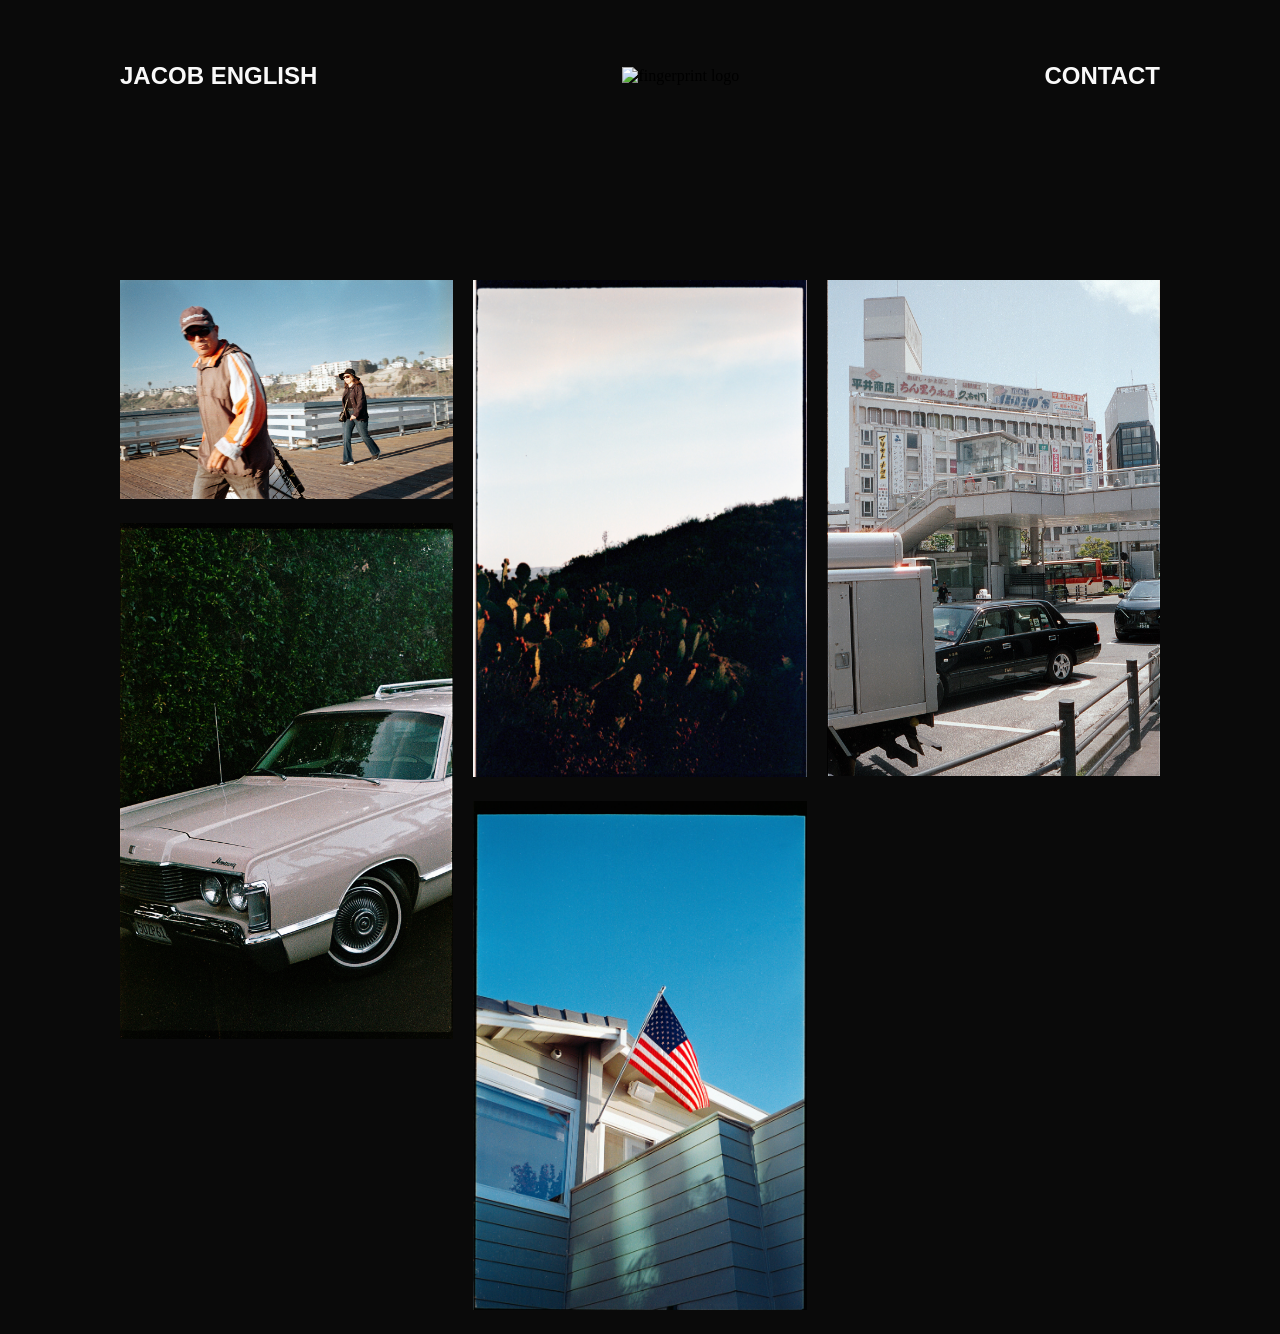
==== gallery.html @ d8485fe8 "updated header" ====
<!DOCTYPE html>
<html lang="en">
<head>
    <meta charset="UTF-8">
    <meta name="viewport" content="width=device-width, initial-scale=1.0">
    <title>_f!ng3rpr1nt_ - Jacob English - Gallery</title>
    <link rel="stylesheet" href="styles.css">
</head>
<body>
    <div class="header">
        <div class="dropdown">
            <a href="index.html/#top"><h4>Jacob English</h4></a>
            <div class="dropdown-content">
                <h4><a href="index.html/#marketing">Marketing</a></h4>
                <h4><a href="index.html/#Side-Quests">Side Quests</a></h4>
                <h4><a href="gallery.html">Photography</a></h4>
                <h4><a href="sketches.html">Sketches</a></h4>
            </div>
        </div>
        <img id="logo" src="media/Homepage/fingerprint-logo.png" alt="fingerprint logo">
        <h4><a href="mailto:jenglish_work@fastmail.com">Contact</a></h4>
    </div>
    <div class="gallery">
        <img class="gallery-image" src="./Media/Gallery/boardwalkers.jpg">
        <img class="gallery-image" src="./Media/Gallery/carinpalmsprings.jpg">
        <img class="gallery-image" src="./Media/Gallery/catuses.jpg">
        <img class="gallery-image" src="./Media/Gallery/flag.jpg">
        <img class="gallery-image" src="./Media/Gallery/japancars.JPG">
    </div>
</body>
</html>
---- styles.css ----
h1 {
    font-family: Helvetica;
    color: #fafafa;
    font-size: 100px ;
    text-transform: uppercase;
}

h2{
    font-family: Helvetica;
    color: #fafafa;
    font-size: 48px ;
    text-transform: uppercase;

}

h3{
    font-family: Helvetica;
    color: #fafafa;
    font-size: 32px ;
    text-transform: uppercase;
}

h4{
    font-family: Helvetica;
    color: #fafafa;
    font-size: 24px ;
    text-transform: uppercase;
}

.hero{
    padding-top: 48px;

}

p { 
    font-family: 'Times New Roman', Times, serif;
    font-size: 20px;
    color: #fafafa;
    line-height: 25px;
}

.header{
    display: flex;
    justify-content: space-between;
    align-items: center;
    position: sticky;
    top: 0;
    background-color: #0a0a0a;
    padding: 30px 0;
}

a{
    color: #fafafa;
}

body{
    background-color: #0a0a0a;
    max-width: 1440px;
    margin: 0px auto;      /* auto = equal left/right space */
    padding: 0 120px;       /* your 120px gutter now lives here */
    box-sizing: border-box; /* keeps total width at 1440, padding included */
}

.profile-pic{
    max-height: 588px;
    border: 5px solid #fafafa;
}

.bio{
    display: flex;
}

.bio_text{
    padding-left: 122px;
    max-width: 590px;
}

.mini-gallery{
    justify-content: space-between;
    display: flex;
}

.photo-card{
    width: 377px;
    height: 377px;
    border: 5px solid #fafafa;
}

#logo {
    max-height: 75px;
}

.mini-gallery-container{
    padding-top: 128px;
    padding-bottom: 100px;
}


.project-photo{
    width: 100%;
    border: 5px solid #fafafa;
}

.project-header{
    padding-bottom: 20px;
}

.projectbox{
    padding-bottom: 72px;
}

.gallery-image{
    width: 100%;
    max-width: 387px;
    padding-bottom: 20px;
}

@keyframes bounceAnimation {
  0%, 100% { transform: translateY(0); }
  50% { transform: translateY(-30px); }
}

.gallery-image.gallery-image:hover {
  animation-name: bounceAnimation;
  animation-duration: 1s;
  animation-timing-function: ease;
  animation-iteration-count: 2s;
  animation-direction: normal;
  animation-fill-mode: both;
}

.gallery{
    padding-top: 128px;
    columns: 3;
    column-gap: 20px;
}

.dropdown a {
    text-decoration: none;
}

.dropdown {
  position: relative;
  display: inline-block;
}

.dropdown-content h4 {
    margin: 0;
}

.dropdown-content {
    display: none;
    position: absolute;
    top: calc(100% - 1.33em);
    left: -16px;
    background-color: #0a0a0a;
    min-width: 160px;
    box-shadow: 0px 8px 16px 0px rgba(0,0,0,0.2);
    z-index: 1;
}

.dropdown-content a {
    padding: 0;
    color: #fafafa;
    padding: 12px 16px;
    text-decoration: none;
    display: block;
}

.dropdown-content a:hover{ 
    background-color: #fafafa;
    color: #0a0a0a;
}

.dropdown:hover .dropdown-content {
    display: block;
}

html {
  scroll-behavior: smooth;
}

.header a{
    text-decoration: none;
}
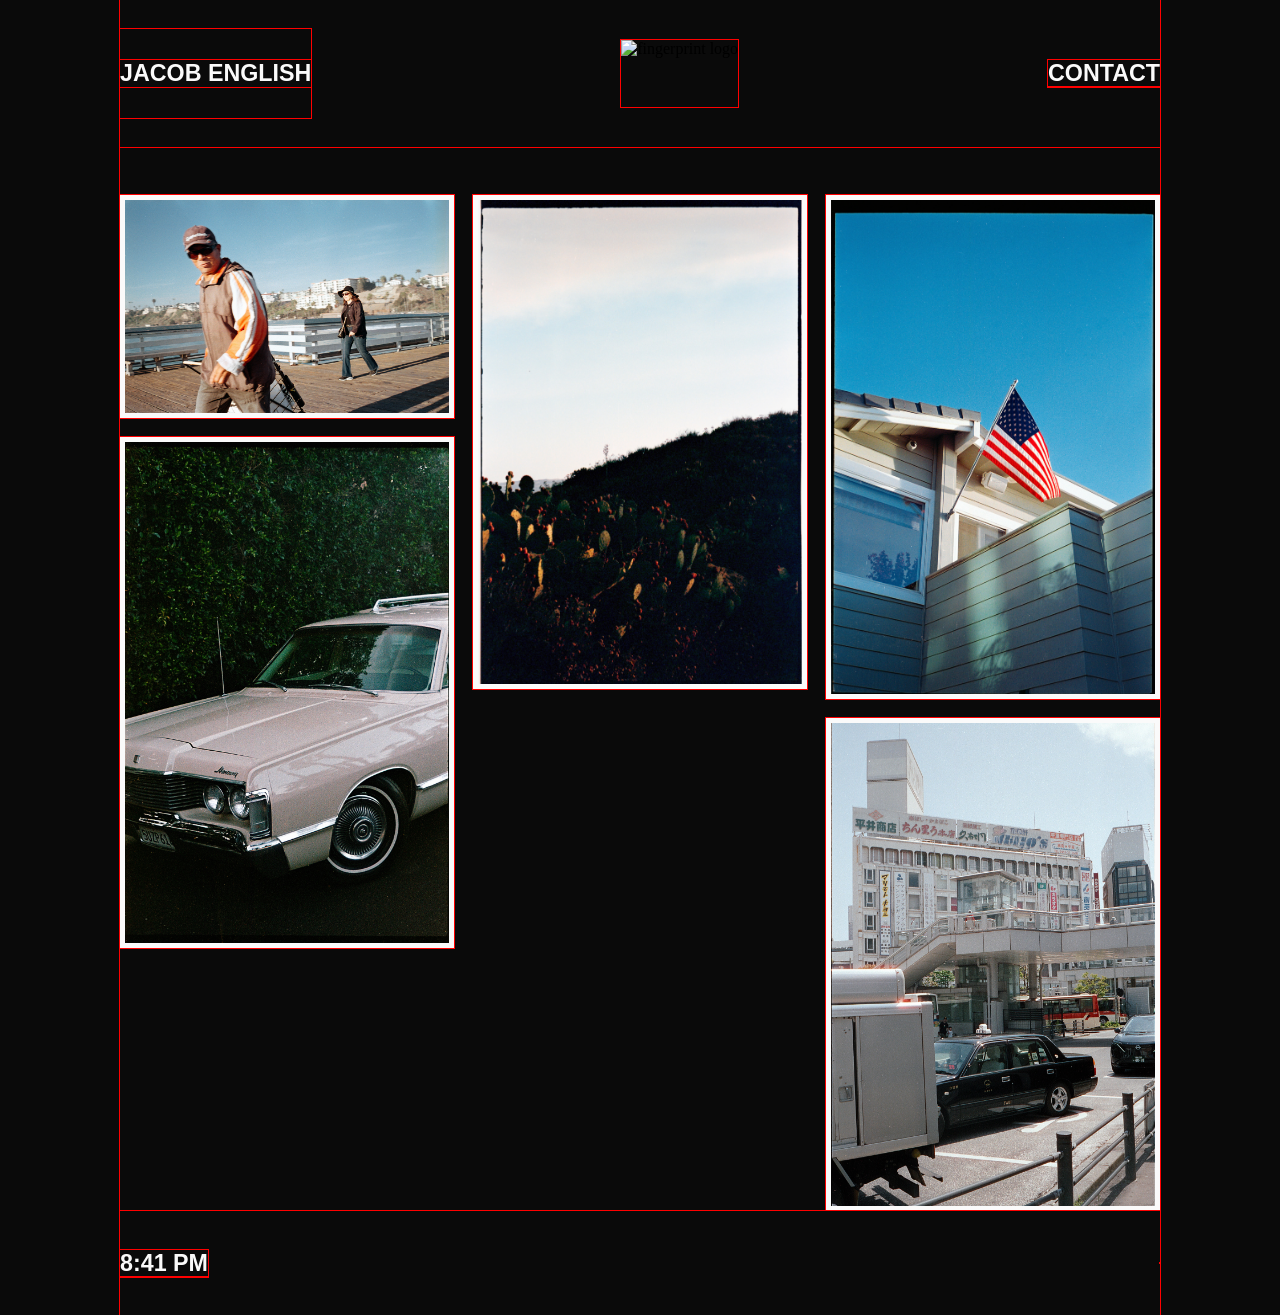
==== commit 470ff178: "footer" ====
--- a/gallery.html
+++ b/gallery.html
@@ -9,10 +9,10 @@
 <body>
     <div class="header">
         <div class="dropdown">
-            <a href="index.html/#top"><h4>Jacob English</h4></a>
+            <a href="index.html#top"><h4>Jacob English</h4></a>
             <div class="dropdown-content">
-                <h4><a href="index.html/#marketing">Marketing</a></h4>
-                <h4><a href="index.html/#Side-Quests">Side Quests</a></h4>
+                <h4><a href="index.html#marketing">Marketing</a></h4>
+                <h4><a href="index.html#Side-Quests">Side Quests</a></h4>
                 <h4><a href="gallery.html">Photography</a></h4>
                 <h4><a href="sketches.html">Sketches</a></h4>
             </div>
@@ -20,12 +20,78 @@
         <img id="logo" src="media/Homepage/fingerprint-logo.png" alt="fingerprint logo">
         <h4><a href="mailto:jenglish_work@fastmail.com">Contact</a></h4>
     </div>
+
     <div class="gallery">
-        <img class="gallery-image" src="./Media/Gallery/boardwalkers.jpg">
-        <img class="gallery-image" src="./Media/Gallery/carinpalmsprings.jpg">
-        <img class="gallery-image" src="./Media/Gallery/catuses.jpg">
-        <img class="gallery-image" src="./Media/Gallery/flag.jpg">
-        <img class="gallery-image" src="./Media/Gallery/japancars.JPG">
+        <img class="gallery-image" src="./Media/Gallery/boardwalkers.jpg" alt="">
+        <img class="gallery-image" src="./Media/Gallery/carinpalmsprings.jpg" alt="">
+        <img class="gallery-image" src="./Media/Gallery/catuses.jpg" alt="">
+        <img class="gallery-image" src="./Media/Gallery/flag.jpg" alt="">
+        <img class="gallery-image" src="./Media/Gallery/japancars.JPG" alt="">
     </div>
+
+    <div class="lightbox">
+        <img src="" alt="">
+    </div>
+        <div class="footer">
+        <h4><span id="slc-time"></span></h4>
+        <h4><span id="slc-weather"></span></h4>
+    </div>
+
+    <script>
+        const lightbox = document.querySelector('.lightbox');
+        const lightboxImg = document.querySelector('.lightbox img');
+
+        document.querySelectorAll('.gallery-image').forEach(img => {
+            img.addEventListener('click', () => {
+                lightboxImg.src = img.src;
+                lightbox.classList.add('open');
+            });
+        });
+
+        lightbox.addEventListener('click', () => {
+            lightbox.classList.remove('open');
+        });
+
+                function updateTime() {
+        const now = new Date();
+        const time = now.toLocaleTimeString('en-US', {
+            timeZone: 'America/Denver',
+            hour: 'numeric',
+            minute: '2-digit'
+        });
+        document.getElementById('slc-time').textContent = time;
+        }
+
+        updateTime();                    // run once right away
+        setInterval(updateTime, 1000);   // then again every second
+
+        async function updateWeather() {
+        const url = 'https://api.open-meteo.com/v1/forecast'
+            + '?latitude=40.76&longitude=-111.89'
+            + '&current=temperature_2m,weather_code'
+            + '&temperature_unit=fahrenheit';
+
+        const response = await fetch(url);
+        const data = await response.json();
+
+        const temp = Math.round(data.current.temperature_2m);
+        const condition = describeWeather(data.current.weather_code);
+
+        document.getElementById('slc-weather').textContent = temp + '°F ' + condition;
+    }
+
+    function describeWeather(code) {
+        if (code === 0) return 'Clear';
+        if (code <= 3) return 'Cloudy';
+        if (code <= 48) return 'Foggy';
+        if (code <= 67) return 'Rain';
+        if (code <= 77) return 'Snow';
+        if (code <= 82) return 'Showers';
+        if (code <= 86) return 'Snow';
+        return 'Storms';
+    }
+
+    updateWeather();
+    </script>
 </body>
 </html>
--- a/styles.css
+++ b/styles.css
@@ -1,14 +1,22 @@
+* {
+    outline: 1px solid red;
+}
+
+html {
+  scroll-behavior: smooth;
+}
+
 h1 {
     font-family: Helvetica;
     color: #fafafa;
-    font-size: 100px ;
+    font-size: clamp(40px, 17.7px + 5.71vw, 100px);
     text-transform: uppercase;
 }
 
 h2{
     font-family: Helvetica;
     color: #fafafa;
-    font-size: 48px ;
+    font-size: clamp(32px, 26.1px + 1.52vw, 48px) ;
     text-transform: uppercase;
 
 }
@@ -16,41 +24,22 @@
 h3{
     font-family: Helvetica;
     color: #fafafa;
-    font-size: 32px ;
+    font-size: clamp(24px, 21px + 0.67vw, 32px) ;
     text-transform: uppercase;
 }
 
 h4{
     font-family: Helvetica;
     color: #fafafa;
-    font-size: 24px ;
-    text-transform: uppercase;
-}
-
-.hero{
-    padding-top: 48px;
-
+    font-size: clamp(19px, 17.13px + 0.48vw, 24px) ;
+    text-transform: uppercase;
 }
 
 p { 
     font-family: 'Times New Roman', Times, serif;
-    font-size: 20px;
-    color: #fafafa;
-    line-height: 25px;
-}
-
-.header{
-    display: flex;
-    justify-content: space-between;
-    align-items: center;
-    position: sticky;
-    top: 0;
-    background-color: #0a0a0a;
-    padding: 30px 0;
-}
-
-a{
-    color: #fafafa;
+    font-size: clamp(17px, 15.9px + 0.29vw, 20px);
+    color: #fafafa;
+    line-height: 1.5;
 }
 
 body{
@@ -61,44 +50,132 @@
     box-sizing: border-box; /* keeps total width at 1440, padding included */
 }
 
+img{
+    max-width: 100%;
+    height: auto;
+    display: block;
+}
+
+a{
+    color: #fafafa;
+}
+
+.hero{
+    gap: clamp(20px, 9.47px + 2.7vh ,48px);
+}
+
+.header{
+    display: flex;
+    justify-content: space-between;
+    align-items: center;
+    position: sticky;
+    top: 0;
+    background-color: #0a0a0a;
+    padding-top: clamp(8px, 2.04px + 2.1vw, 30px);
+    padding-bottom: clamp(8px, 2.04px + 2.1vw, 30px);
+    width: 100%;
+}
+
+#logo {
+    height: clamp(20px, -0.28px + 5.24vw, 75px);
+    width: auto;
+}
+
+.dropdown a {
+    text-decoration: none;
+}
+
+.dropdown {
+  position: relative;
+  display: inline-block;
+}
+
+.dropdown-content h4 {
+    margin: 0;
+}
+
+.dropdown-content {
+    display: none;
+    position: absolute;
+    top: calc(100% - 1.33em);
+    left: -16px;
+    background-color: #0a0a0a;
+    min-width: 160px;
+    box-shadow: 0px 8px 16px 0px rgba(0,0,0,0.2);
+    z-index: 1;
+}
+
+.dropdown-content a {
+    padding: 0;
+    color: #fafafa;
+    padding: 12px 16px;
+    text-decoration: none;
+    display: block;
+}
+
+.dropdown-content a:hover{ 
+    background-color: #fafafa;
+    color: #0a0a0a;
+}
+
+.dropdown:hover .dropdown-content {
+    display: block;
+}
+
+.header a{
+    text-decoration: none;
+}
+
 .profile-pic{
-    max-height: 588px;
-    border: 5px solid #fafafa;
+    width: clamp(350px, 299.3px + 13vw , 488px);
+    height: auto;
+    border: 5px solid #fafafa;
+    box-sizing: border-box;
 }
 
 .bio{
-    display: flex;
+
+    display: flex;
+    flex-wrap: wrap;
+    gap: clamp(20px, -17.83px + 9.7vw, 122px);
+    justify-content: space-between;
+}
+
+.bio_text p:first-child {
+    margin-top: 0;
 }
 
 .bio_text{
-    padding-left: 122px;
     max-width: 590px;
+    flex: 1 1 300px
 }
 
 .mini-gallery{
     justify-content: space-between;
-    display: flex;
+    display: grid;
+    grid-template-columns: 1fr 1fr 1fr;
+    gap: clamp(10px, 6.3px + 0.95vw, 20px);
 }
 
 .photo-card{
-    width: 377px;
-    height: 377px;
-    border: 5px solid #fafafa;
-}
-
-#logo {
-    max-height: 75px;
-}
+    width: 100%;
+    aspect-ratio: 1;
+    object-fit: cover;
+    border: 5px solid #fafafa;
+    box-sizing: border-box;
+}
+
 
 .mini-gallery-container{
-    padding-top: 128px;
-    padding-bottom: 100px;
+    padding-top:  clamp(28px, 7vw, 72px);
+    padding-bottom:  clamp(28px, 7vw, 72px);
 }
 
 
 .project-photo{
     width: 100%;
     border: 5px solid #fafafa;
+    box-sizing:border-box;
 }
 
 .project-header{
@@ -106,13 +183,16 @@
 }
 
 .projectbox{
-    padding-bottom: 72px;
+    padding-bottom:  clamp(28px, 7vw, 72px);
 }
 
 .gallery-image{
     width: 100%;
     max-width: 387px;
-    padding-bottom: 20px;
+    cursor: crosshair;
+    border: 5px solid #fafafa;
+    box-sizing: border-box;
+    margin-bottom: clamp(10px, 6.3px + 0.95vw, 20px);
 }
 
 @keyframes bounceAnimation {
@@ -130,56 +210,52 @@
 }
 
 .gallery{
-    padding-top: 128px;
+    padding-top: clamp(28px, 7vw, 48px);
     columns: 3;
-    column-gap: 20px;
-}
-
-.dropdown a {
-    text-decoration: none;
-}
-
-.dropdown {
-  position: relative;
-  display: inline-block;
-}
-
-.dropdown-content h4 {
-    margin: 0;
-}
-
-.dropdown-content {
+    gap: clamp(10px, 6.3px + 0.95vw, 20px);
+}
+
+
+.lightbox {
     display: none;
-    position: absolute;
-    top: calc(100% - 1.33em);
-    left: -16px;
-    background-color: #0a0a0a;
-    min-width: 160px;
-    box-shadow: 0px 8px 16px 0px rgba(0,0,0,0.2);
-    z-index: 1;
-}
-
-.dropdown-content a {
-    padding: 0;
-    color: #fafafa;
-    padding: 12px 16px;
-    text-decoration: none;
-    display: block;
-}
-
-.dropdown-content a:hover{ 
-    background-color: #fafafa;
-    color: #0a0a0a;
-}
-
-.dropdown:hover .dropdown-content {
-    display: block;
-}
-
-html {
-  scroll-behavior: smooth;
-}
-
-.header a{
-    text-decoration: none;
+    position: fixed;
+    inset: 0;
+    background: rgba(10, 10, 10, 0.95);
+    justify-content: center;
+    align-items: center;
+    z-index: 100;
+    cursor: zoom-out;
+}
+
+.lightbox.open {
+    display: flex;
+}
+
+.lightbox img {
+    max-width: 90vw;
+    max-height: 90vh;
+    object-fit: contain;
+}
+
+
+.footer{
+    display: flex;
+    justify-content: space-between;
+    align-items: center;
+    position: sticky;
+    top: 100;
+    background-color: #0a0a0a;
+    padding: 8px 0;
+    width: 100%;
+}
+
+/* Responsive Section */ 
+
+@media (Max-width: 900px) {
+    body{ padding: 0 40px}
+}
+
+@media (Max-width: 600px) {
+    body{ padding: 0 20px}
+    .gallery{ column-count: 2; }
 }
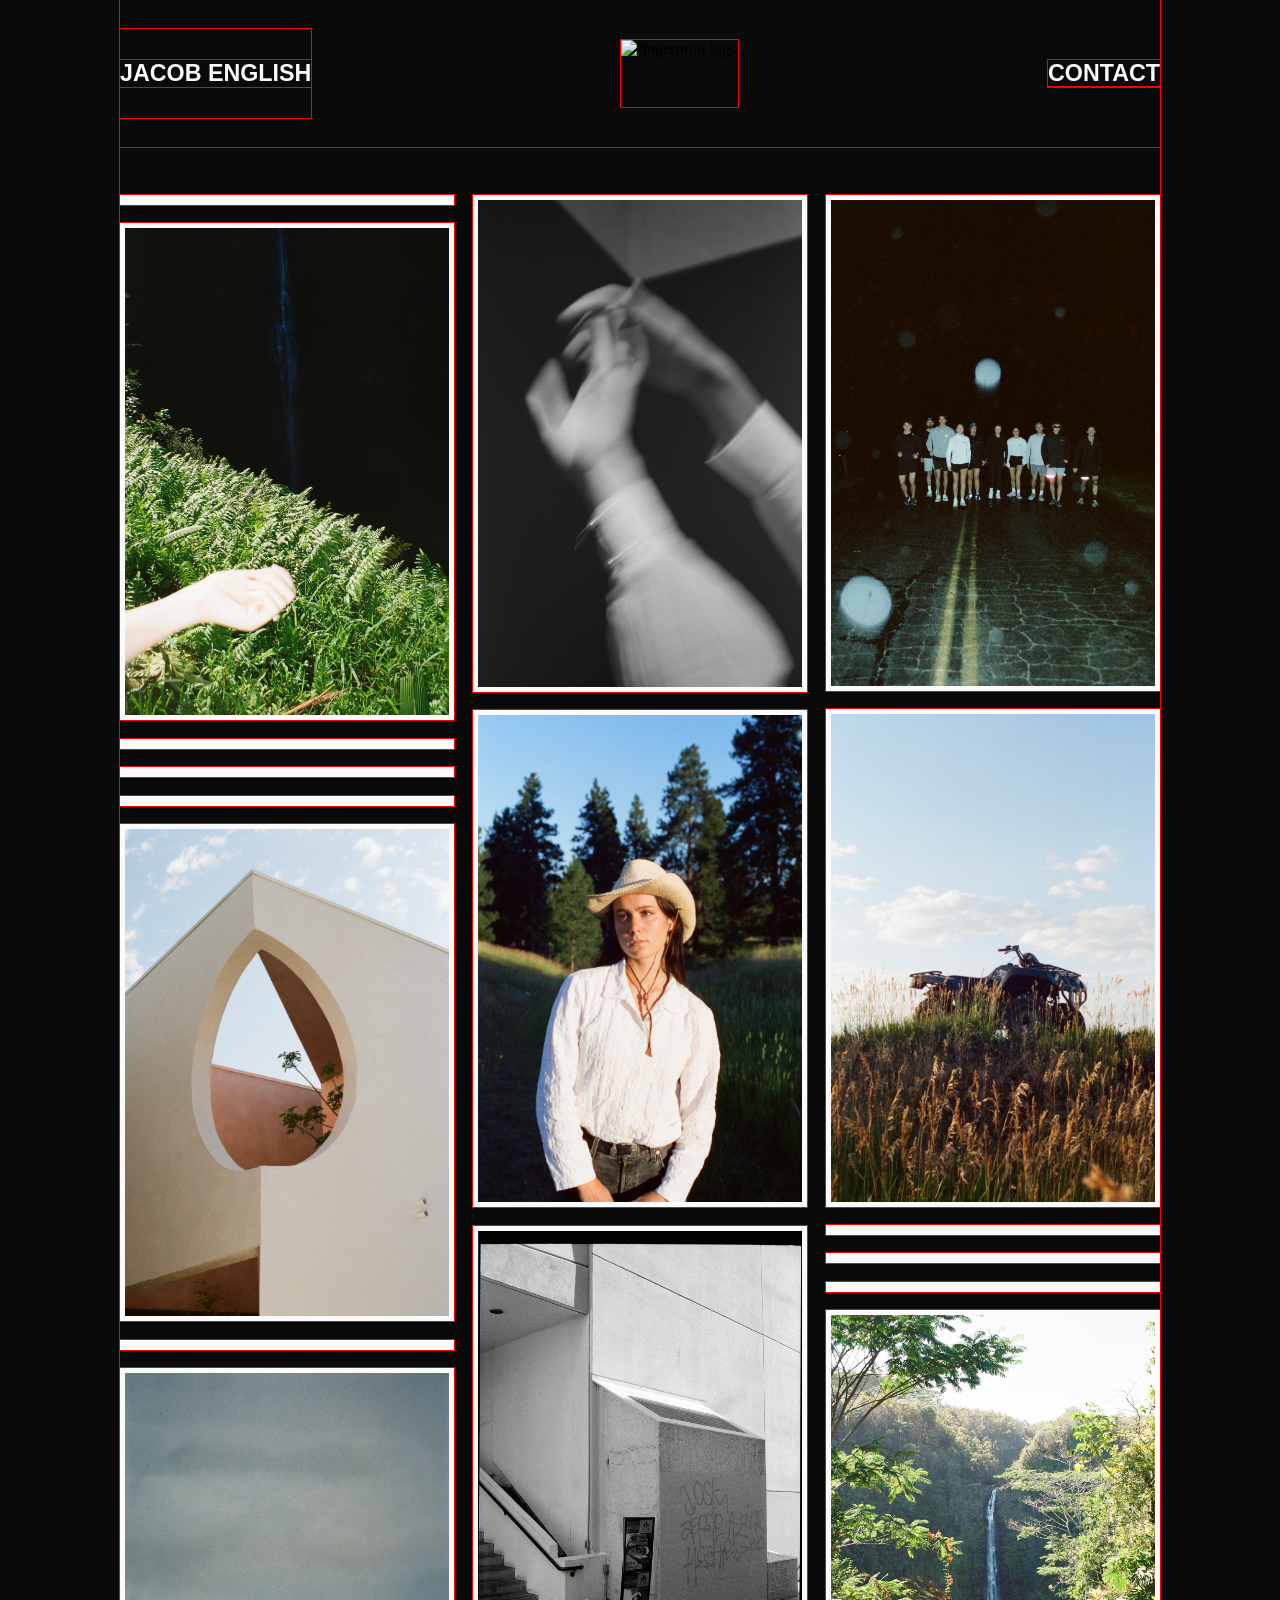
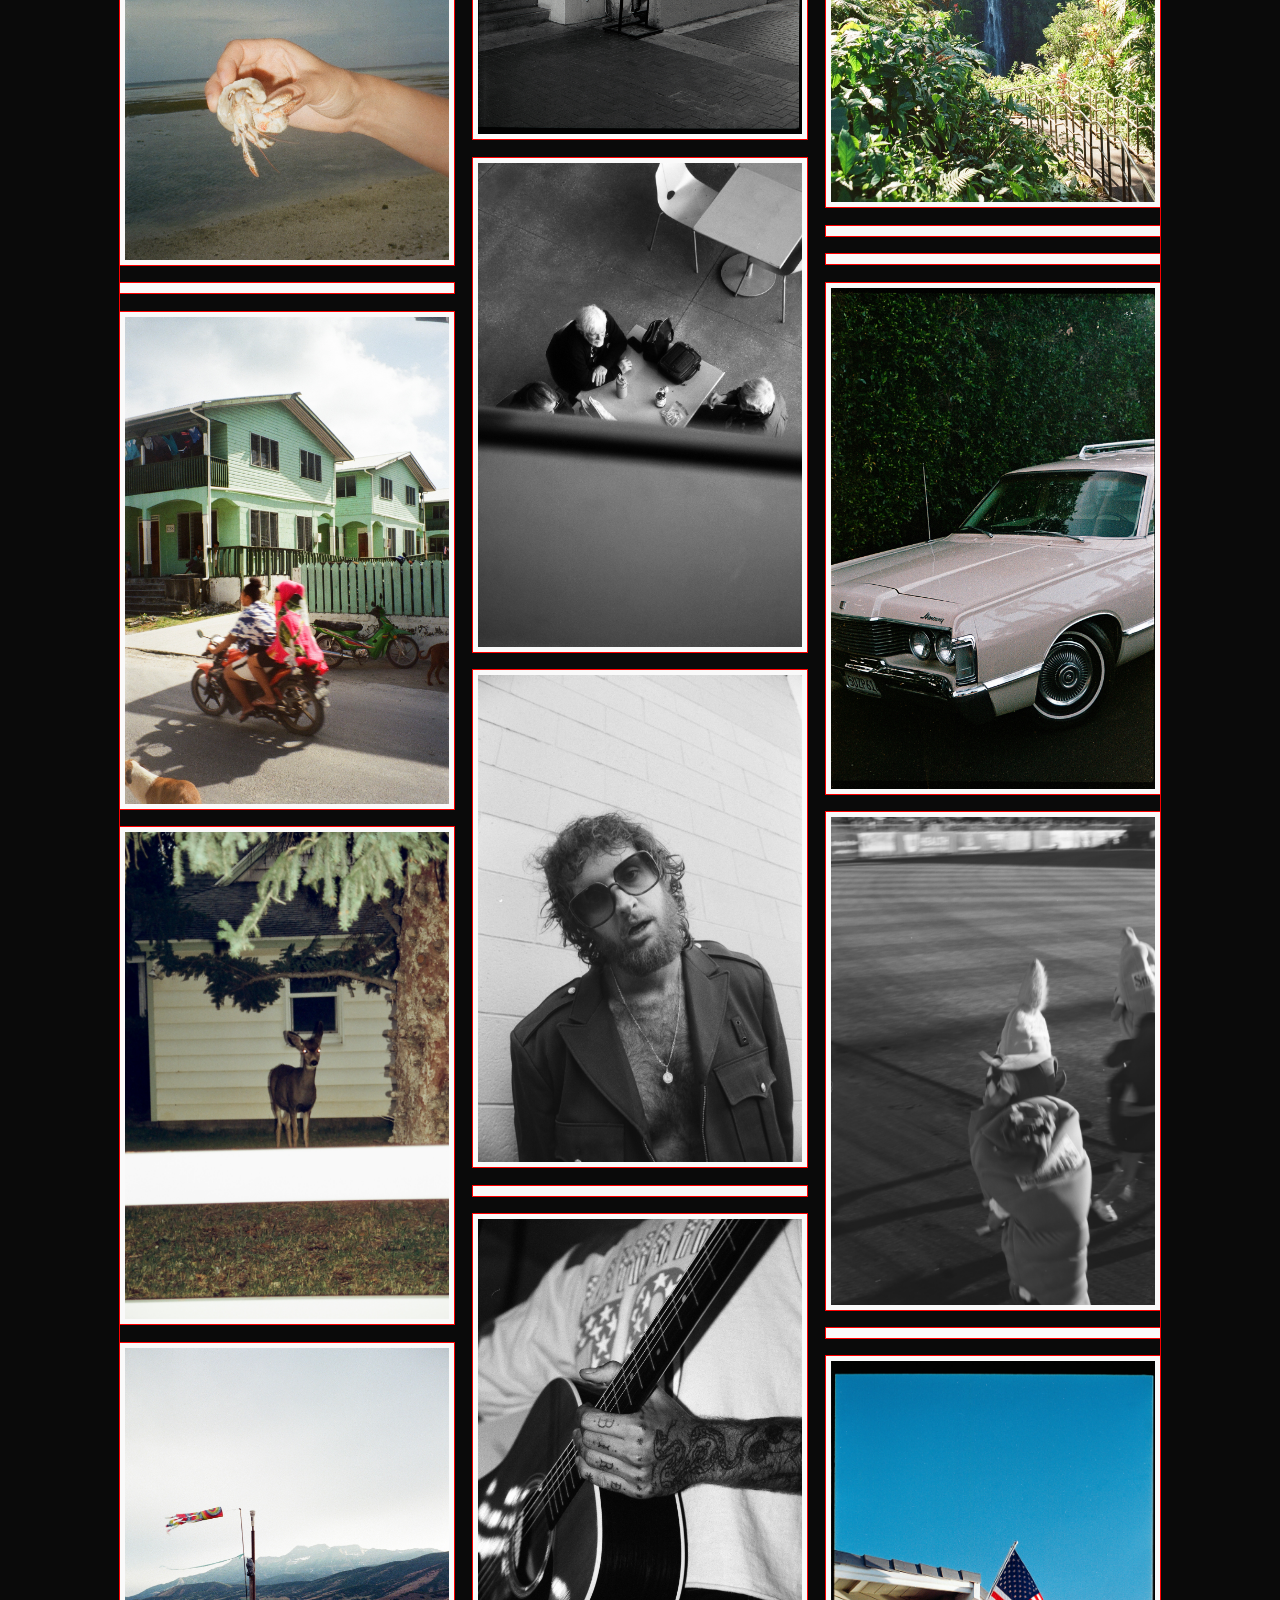
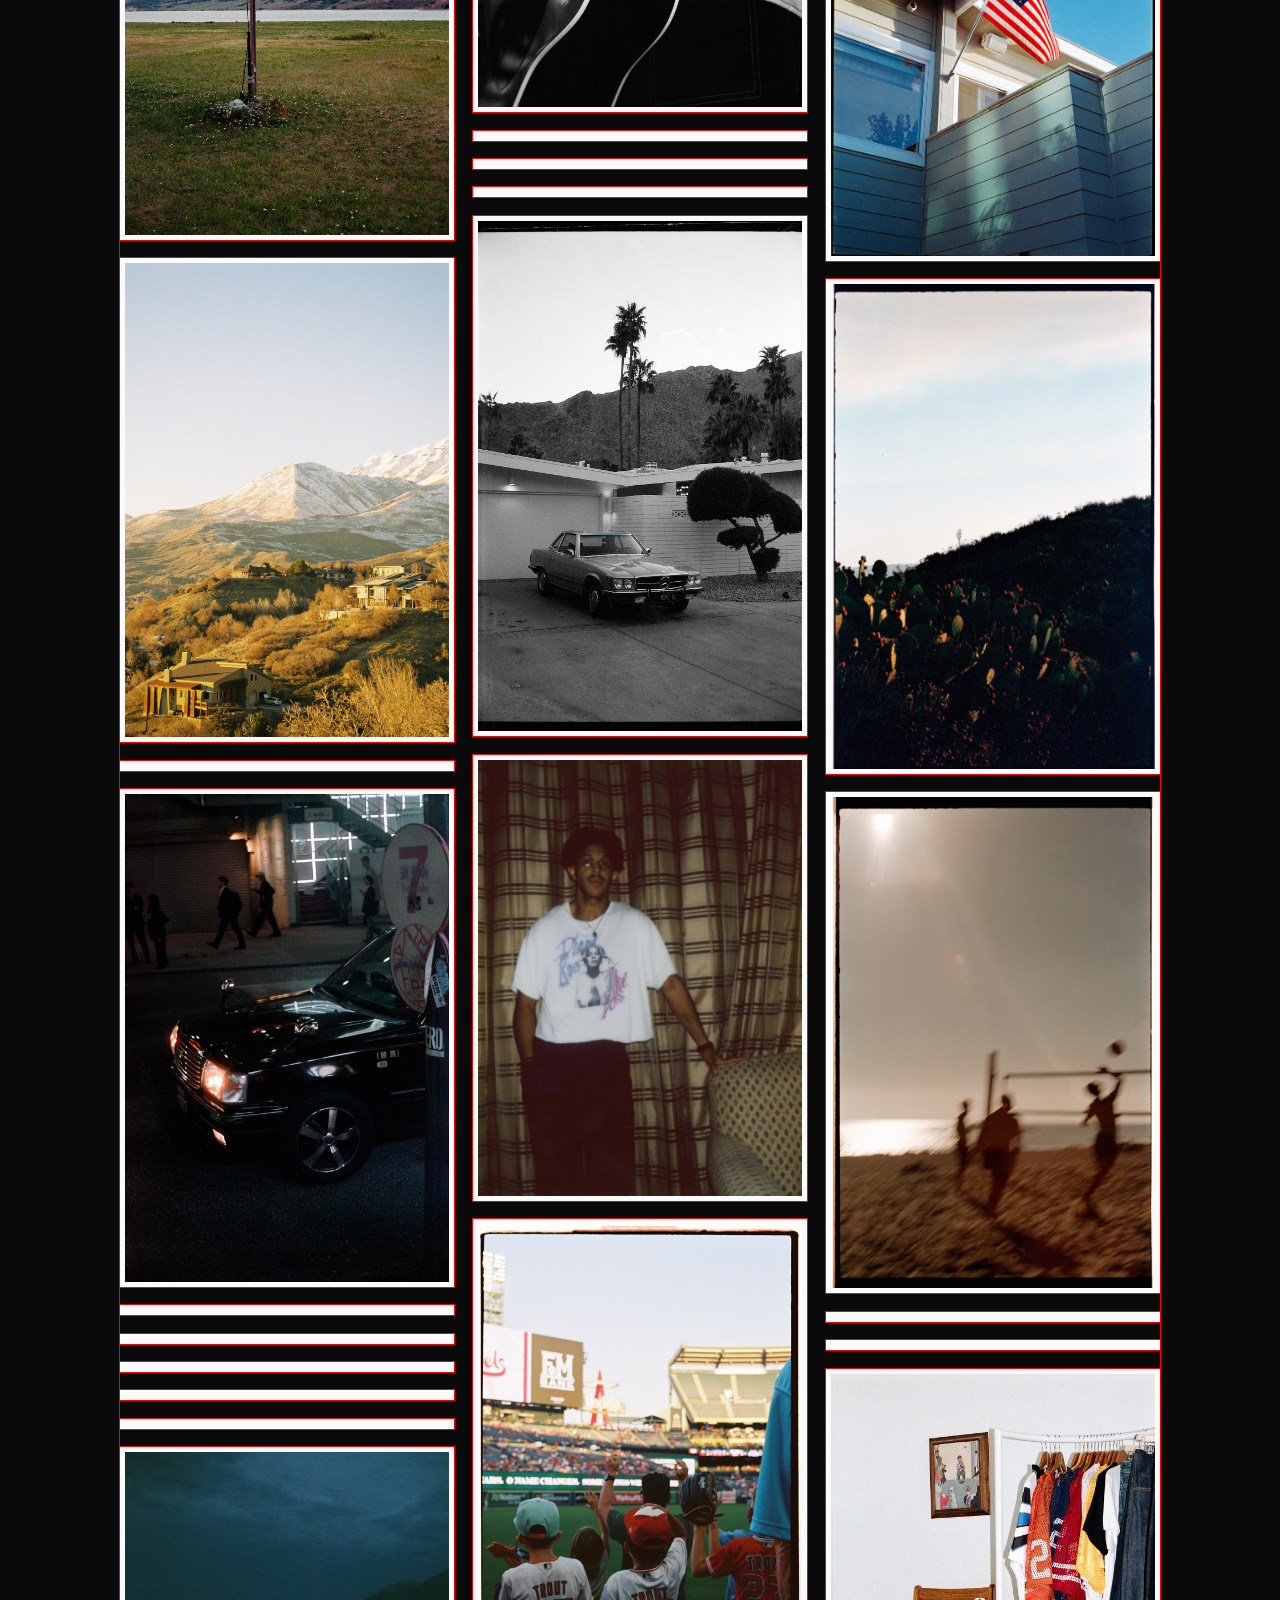
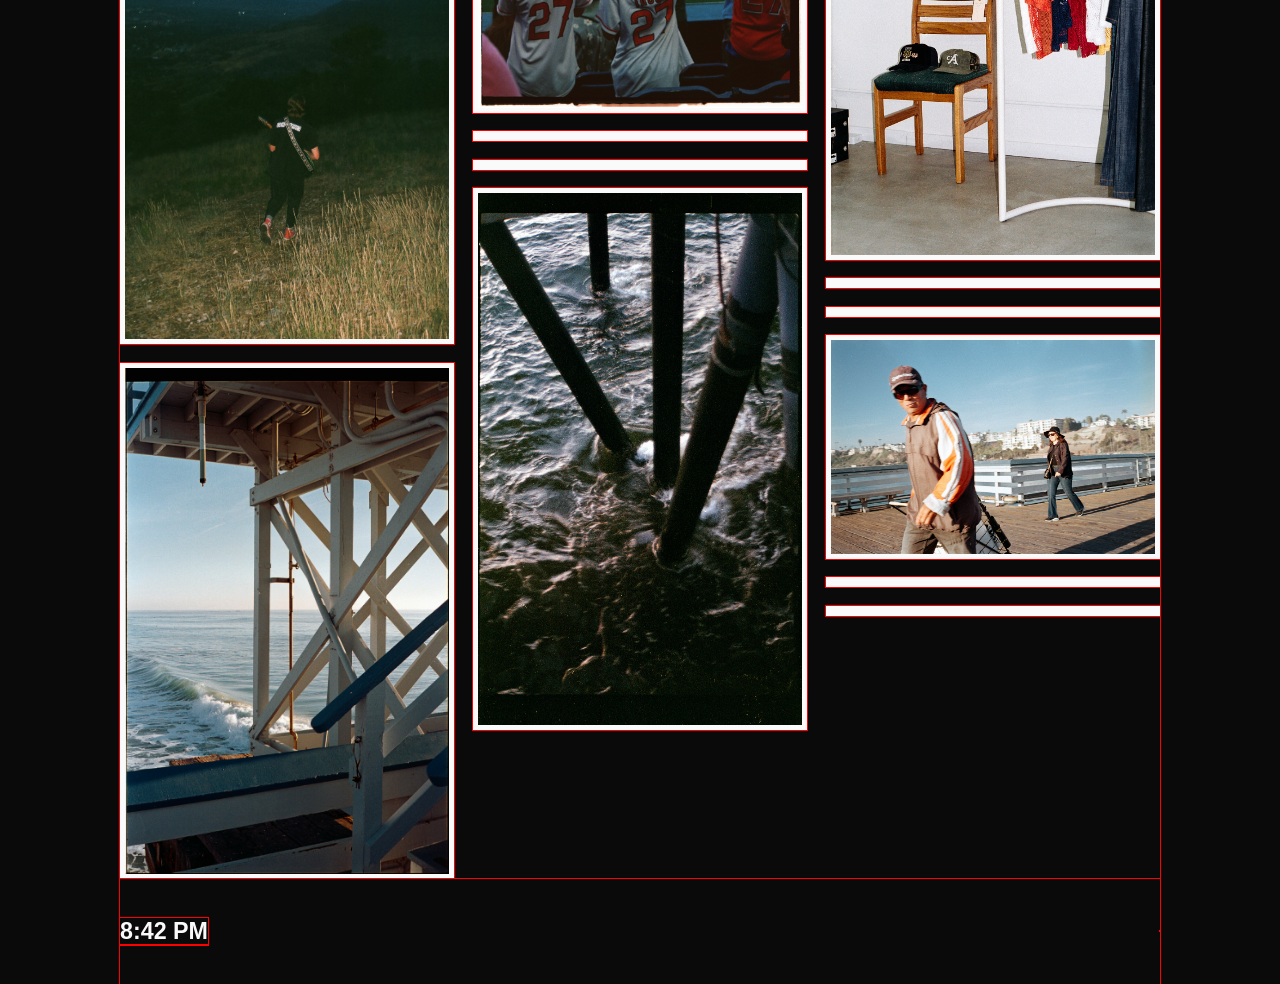
==== commit adc7d160: "gallery filled" ====
--- a/gallery.html
+++ b/gallery.html
@@ -22,11 +22,66 @@
     </div>
 
     <div class="gallery">
-        <img class="gallery-image" src="./Media/Gallery/boardwalkers.jpg" alt="">
-        <img class="gallery-image" src="./Media/Gallery/carinpalmsprings.jpg" alt="">
-        <img class="gallery-image" src="./Media/Gallery/catuses.jpg" alt="">
-        <img class="gallery-image" src="./Media/Gallery/flag.jpg" alt="">
-        <img class="gallery-image" src="./Media/Gallery/japancars.JPG" alt="">
+        <img class="gallery-image" src="./Media/Gallery/1.jpg" alt="">
+        <img class="gallery-image" src="./Media/Gallery/2.jpg" alt="">
+        <img class="gallery-image" src="./Media/Gallery/3.jpg" alt="">
+        <img class="gallery-image" src="./Media/Gallery/4.jpg" alt="">
+        <img class="gallery-image" src="./Media/Gallery/5.JPG" alt="">
+        <img class="gallery-image" src="./Media/Gallery/6.jpg" alt="">
+        <img class="gallery-image" src="./Media/Gallery/7.jpg" alt="">
+        <img class="gallery-image" src="./Media/Gallery/8.jpg" alt="">
+        <img class="gallery-image" src="./Media/Gallery/9.jpg" alt="">
+        <img class="gallery-image" src="./Media/Gallery/10.jpg" alt="">
+        <img class="gallery-image" src="./Media/Gallery/11.jpg" alt="">
+        <img class="gallery-image" src="./Media/Gallery/12.jpg" alt="">
+        <img class="gallery-image" src="./Media/Gallery/13.jpg" alt="">
+        <img class="gallery-image" src="./Media/Gallery/14.jpg" alt="">
+        <img class="gallery-image" src="./Media/Gallery/15.jpg" alt="">
+        <img class="gallery-image" src="./Media/Gallery/16.jpg" alt="">
+        <img class="gallery-image" src="./Media/Gallery/17.jpg" alt="">
+        <img class="gallery-image" src="./Media/Gallery/18.jpg" alt="">
+        <img class="gallery-image" src="./Media/Gallery/19.jpg" alt="">
+        <img class="gallery-image" src="./Media/Gallery/20.jpg" alt="">
+        <img class="gallery-image" src="./Media/Gallery/21.jpg" alt="">
+        <img class="gallery-image" src="./Media/Gallery/22.jpg" alt="">
+        <img class="gallery-image" src="./Media/Gallery/23.jpg" alt="">
+        <img class="gallery-image" src="./Media/Gallery/24.jpg" alt="">
+        <img class="gallery-image" src="./Media/Gallery/25.jpg" alt="">
+        <img class="gallery-image" src="./Media/Gallery/26.jpg" alt="">
+        <img class="gallery-image" src="./Media/Gallery/27.jpg" alt="">
+        <img class="gallery-image" src="./Media/Gallery/28.jpg" alt="">
+        <img class="gallery-image" src="./Media/Gallery/29.jpg" alt="">
+        <img class="gallery-image" src="./Media/Gallery/30.jpg" alt="">
+        <img class="gallery-image" src="./Media/Gallery/31.jpg" alt="">
+        <img class="gallery-image" src="./Media/Gallery/32.jpg" alt="">
+        <img class="gallery-image" src="./Media/Gallery/33.jpg" alt="">
+        <img class="gallery-image" src="./Media/Gallery/34.jpg" alt="">
+        <img class="gallery-image" src="./Media/Gallery/35.jpg" alt="">
+        <img class="gallery-image" src="./Media/Gallery/36.jpg" alt="">
+        <img class="gallery-image" src="./Media/Gallery/37.jpg" alt="">
+        <img class="gallery-image" src="./Media/Gallery/38.jpg" alt="">
+        <img class="gallery-image" src="./Media/Gallery/39.jpg" alt="">
+        <img class="gallery-image" src="./Media/Gallery/40.jpg" alt="">
+        <img class="gallery-image" src="./Media/Gallery/41.jpg" alt="">
+        <img class="gallery-image" src="./Media/Gallery/42.jpg" alt="">
+        <img class="gallery-image" src="./Media/Gallery/43.jpg" alt="">
+        <img class="gallery-image" src="./Media/Gallery/44.jpg" alt="">
+        <img class="gallery-image" src="./Media/Gallery/45.jpg" alt="">
+        <img class="gallery-image" src="./Media/Gallery/46.jpg" alt="">
+        <img class="gallery-image" src="./Media/Gallery/47.jpg" alt="">
+        <img class="gallery-image" src="./Media/Gallery/48.jpg" alt="">
+        <img class="gallery-image" src="./Media/Gallery/49.jpg" alt="">
+        <img class="gallery-image" src="./Media/Gallery/50.jpg" alt="">
+        <img class="gallery-image" src="./Media/Gallery/51.jpg" alt="">
+        <img class="gallery-image" src="./Media/Gallery/52.jpg" alt="">
+        <img class="gallery-image" src="./Media/Gallery/53.jpg" alt="">
+        <img class="gallery-image" src="./Media/Gallery/54.jpg" alt="">
+        <img class="gallery-image" src="./Media/Gallery/55.jpg" alt="">
+        <img class="gallery-image" src="./Media/Gallery/56.jpg" alt="">
+        <img class="gallery-image" src="./Media/Gallery/57.jpg" alt="">
+        <img class="gallery-image" src="./Media/Gallery/58.jpg" alt="">
+        <img class="gallery-image" src="./Media/Gallery/59.jpg" alt="">
+        <img class="gallery-image" src="./Media/Gallery/60.jpg" alt="">
     </div>
 
     <div class="lightbox">
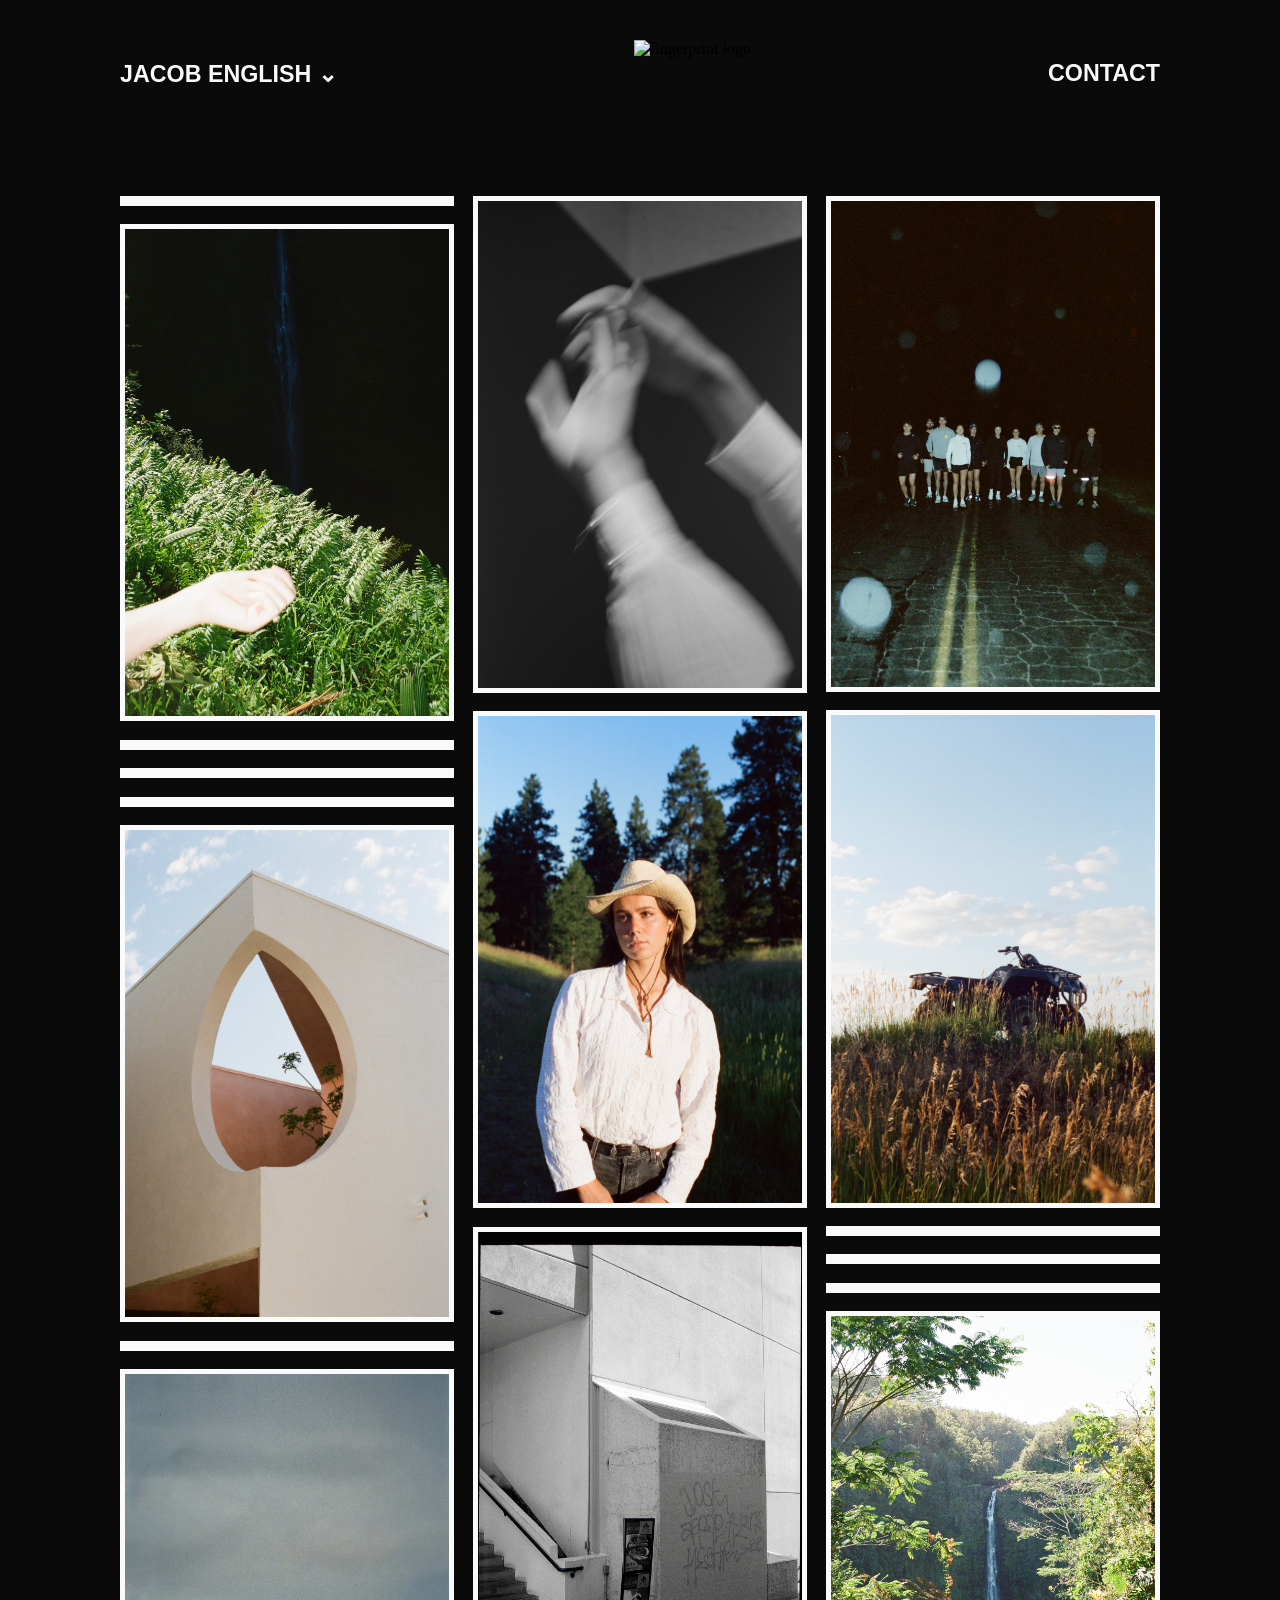
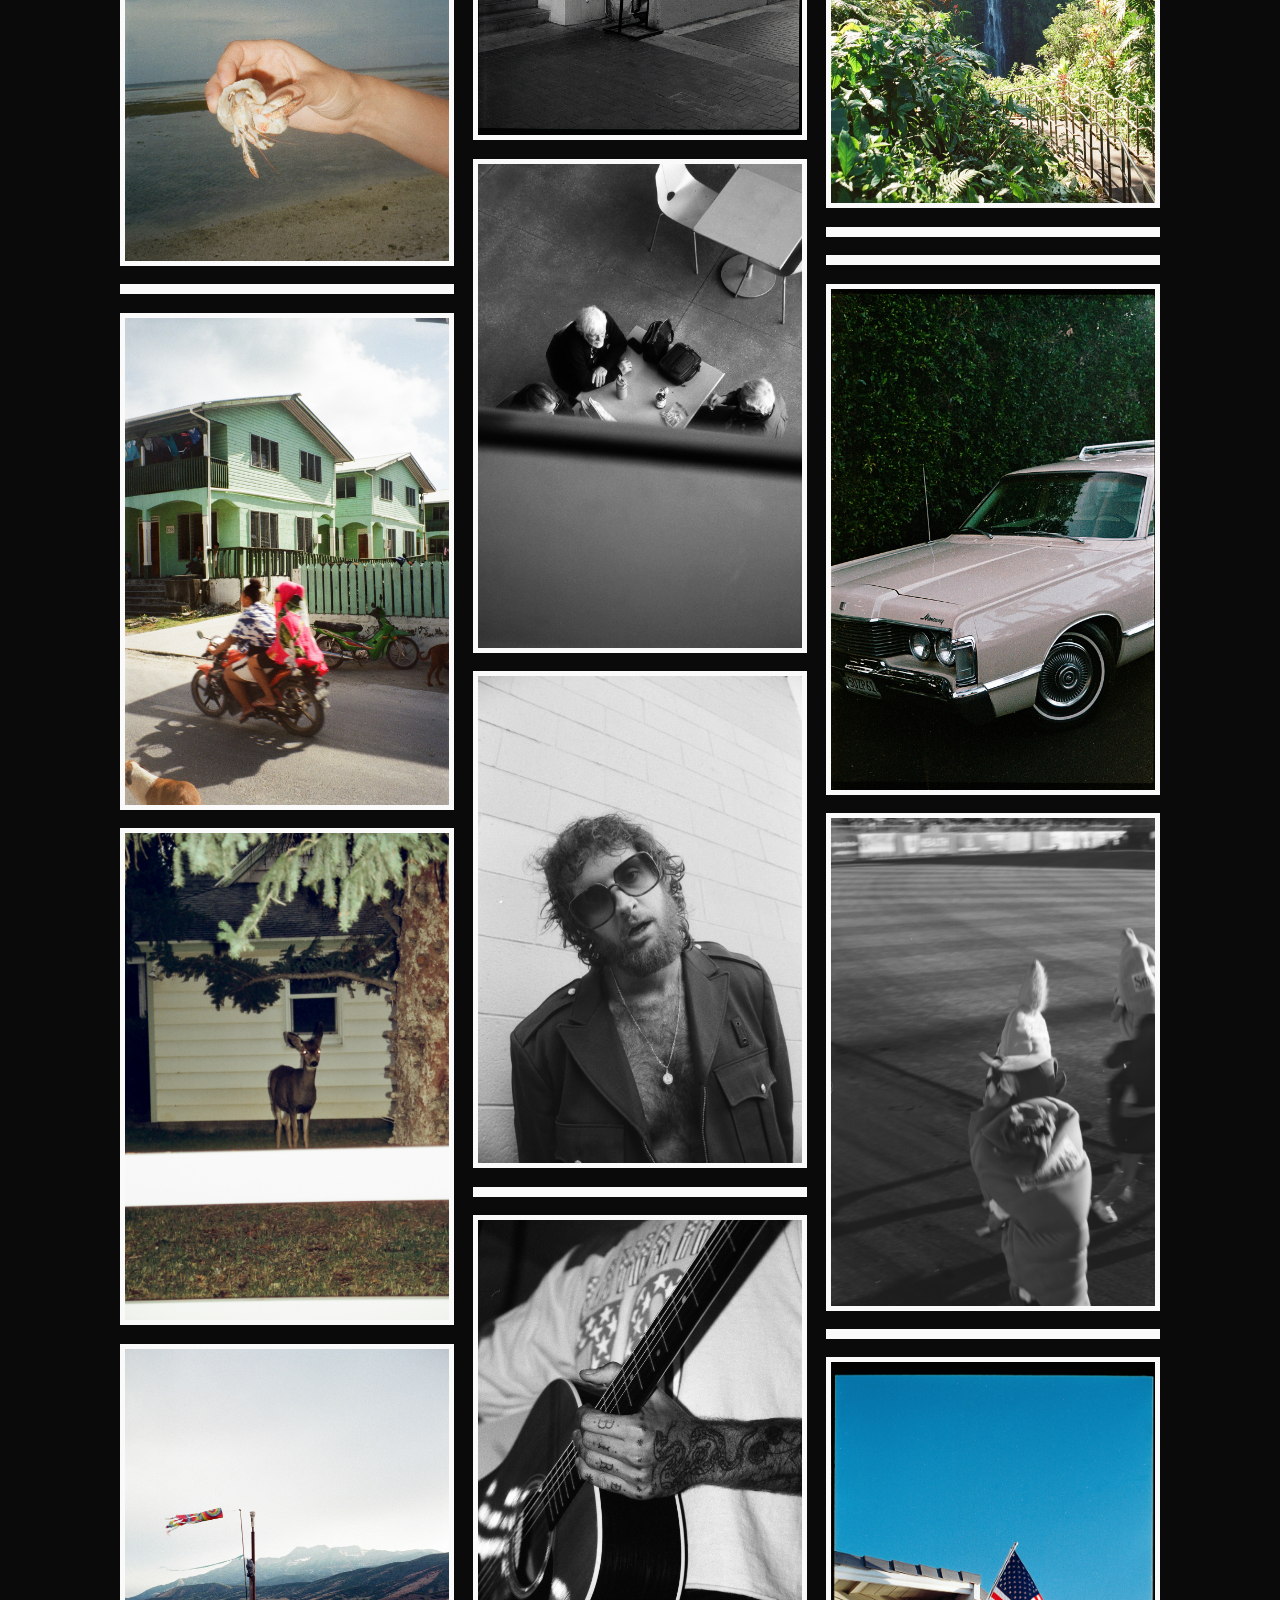
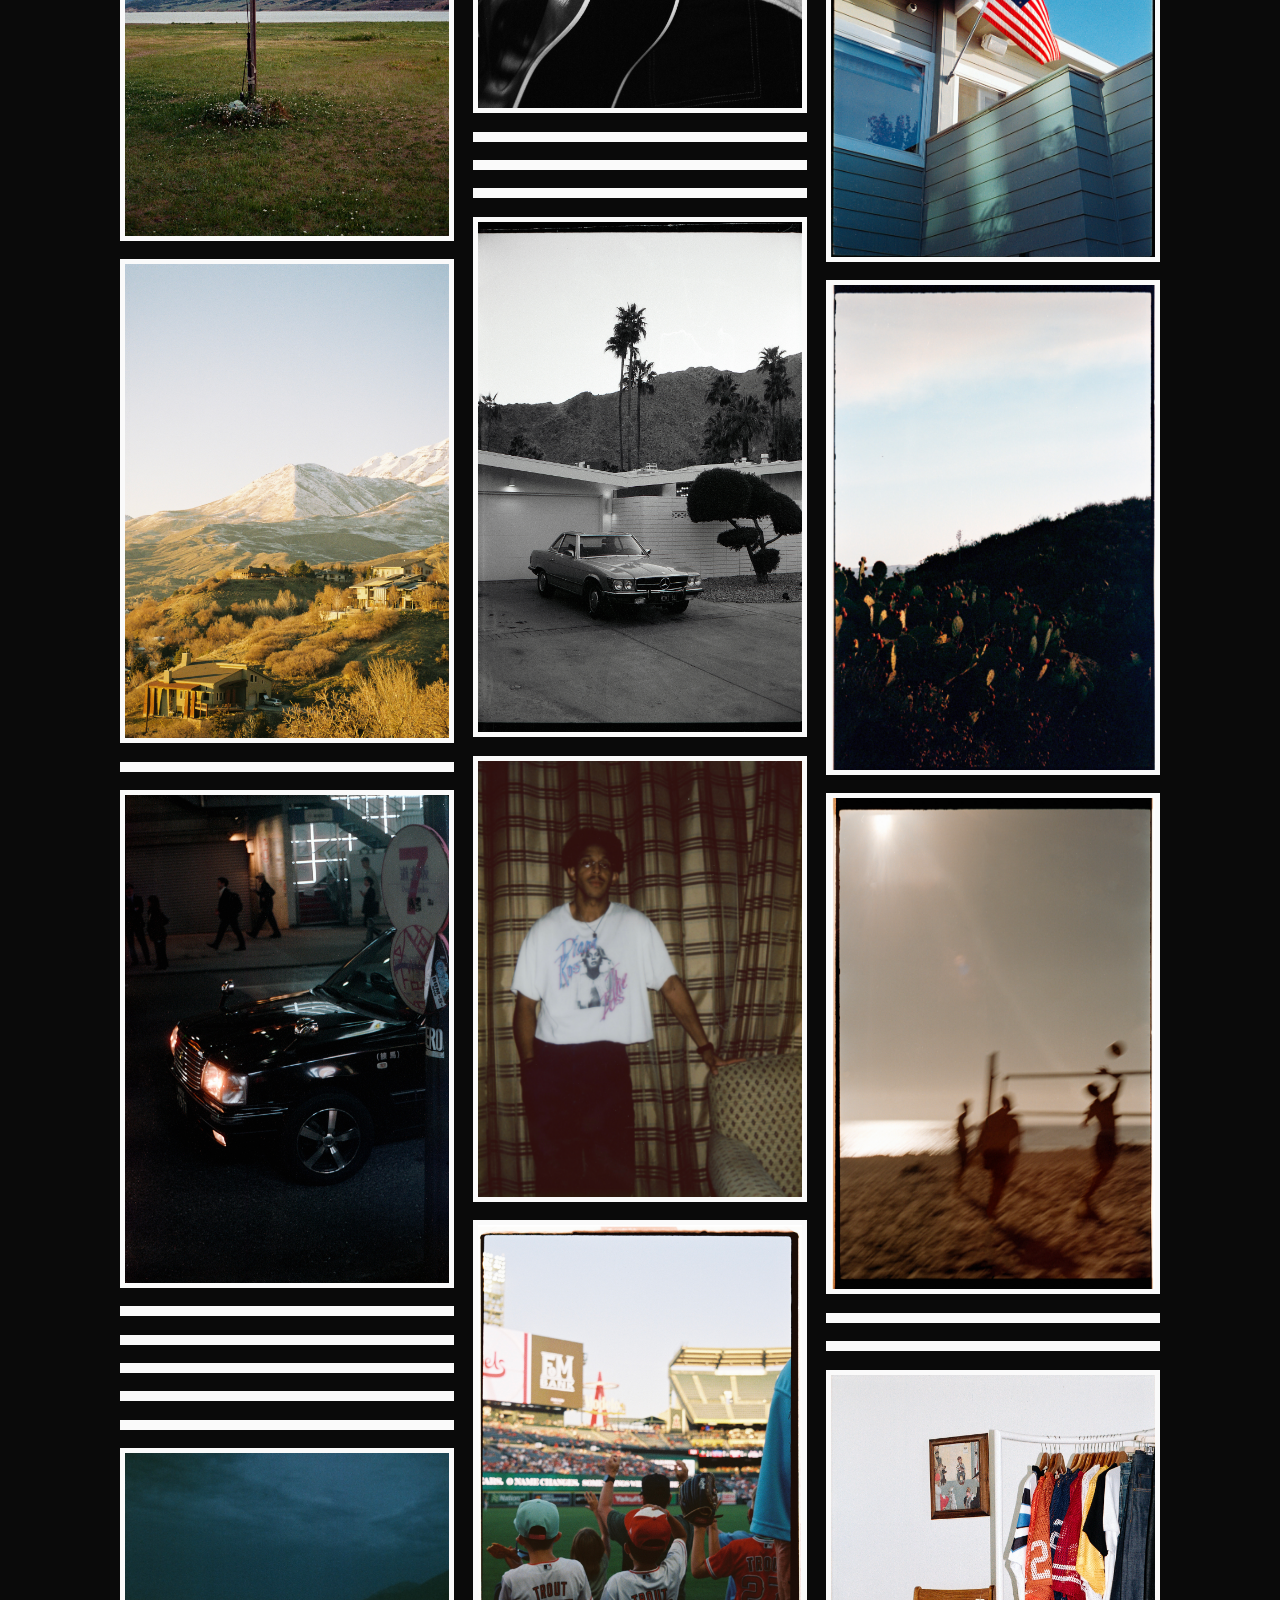
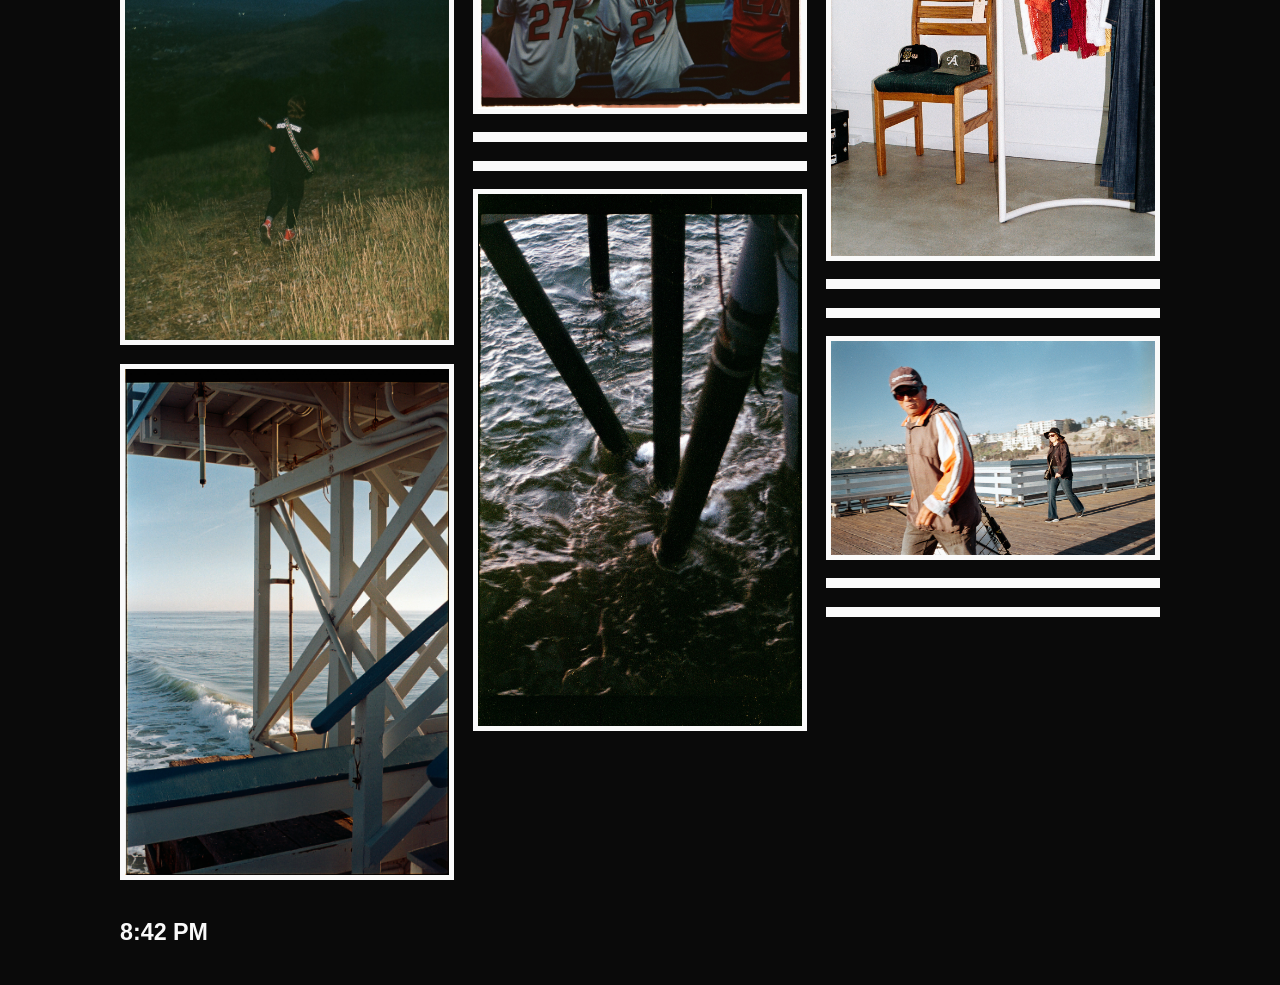
==== commit 3556ca2e: "menu" ====
--- a/gallery.html
+++ b/gallery.html
@@ -9,7 +9,7 @@
 <body>
     <div class="header">
         <div class="dropdown">
-            <a href="index.html#top"><h4>Jacob English</h4></a>
+            <a href="index.html#top"><h4>Jacob English ⌄</h4></a>
             <div class="dropdown-content">
                 <h4><a href="index.html#marketing">Marketing</a></h4>
                 <h4><a href="index.html#Side-Quests">Side Quests</a></h4>
--- a/styles.css
+++ b/styles.css
@@ -1,6 +1,8 @@
+/* 
 * {
     outline: 1px solid red;
 }
+*/
 
 html {
   scroll-behavior: smooth;
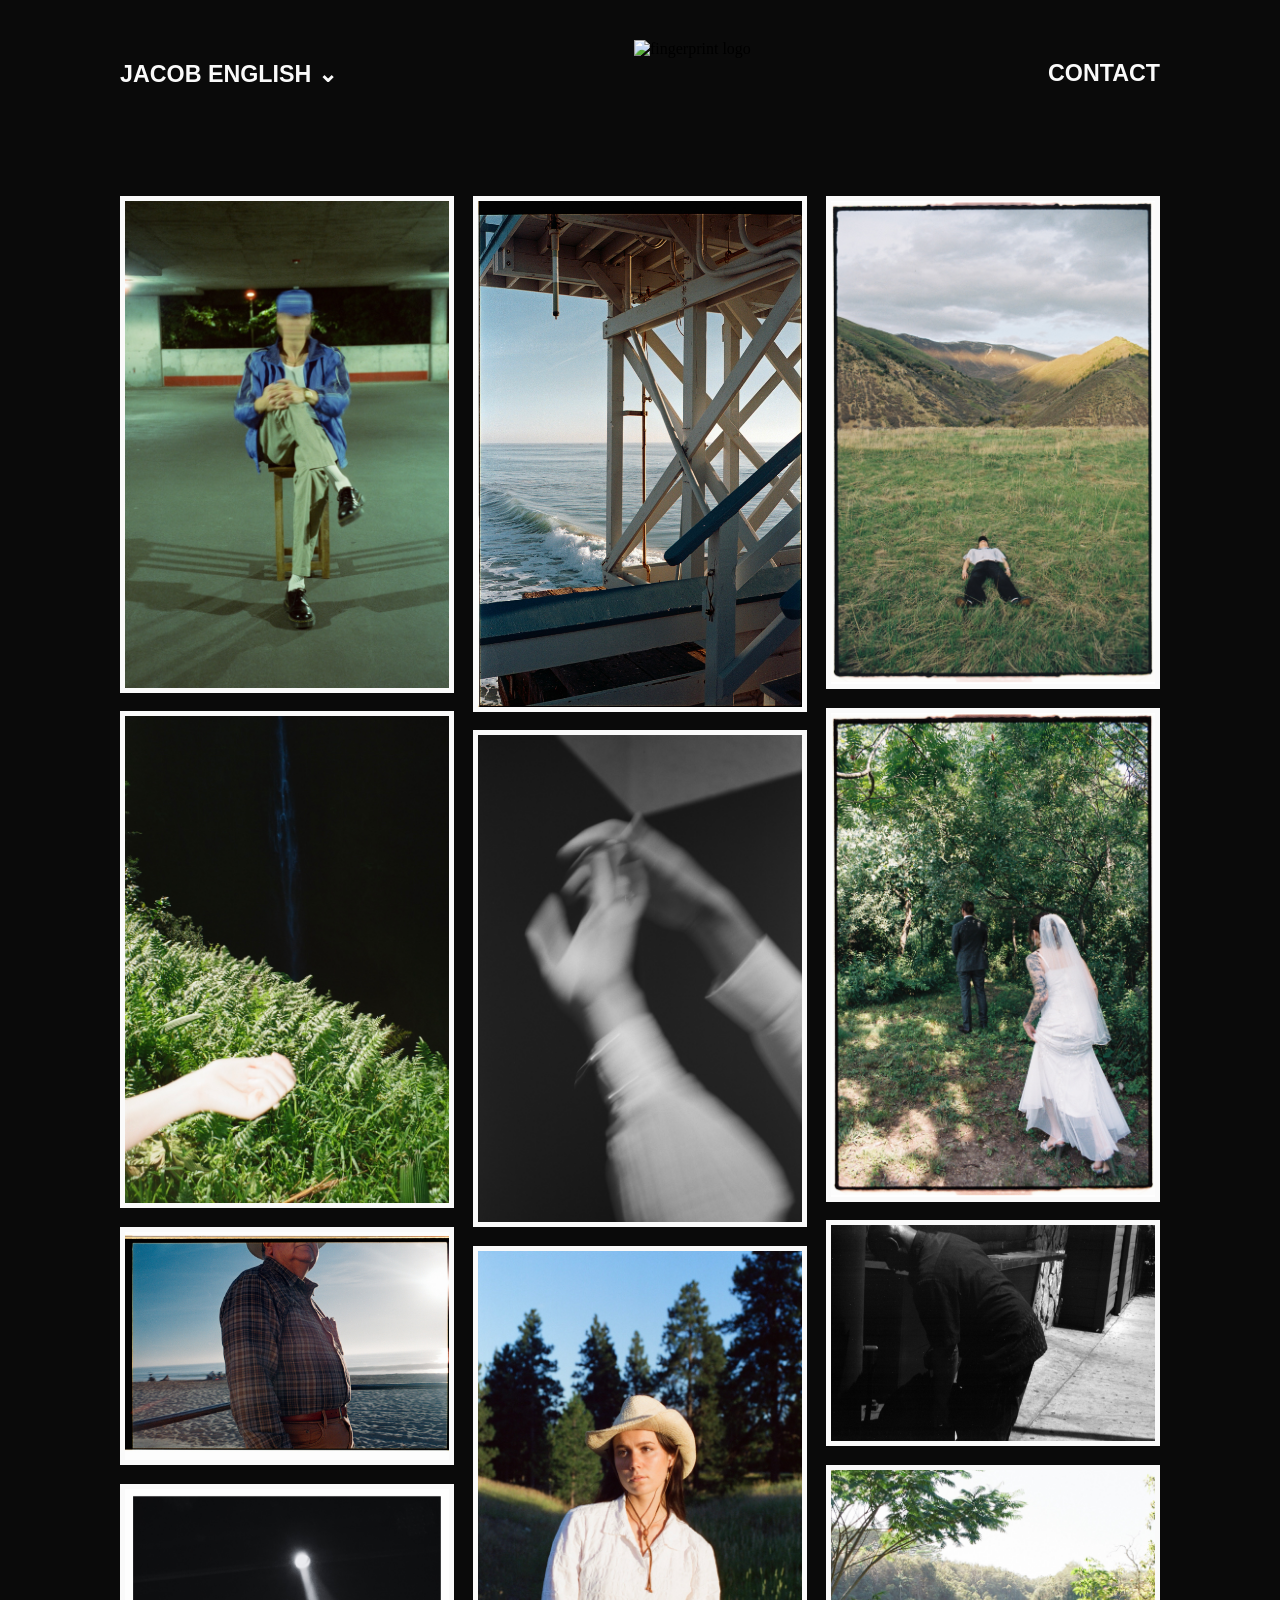
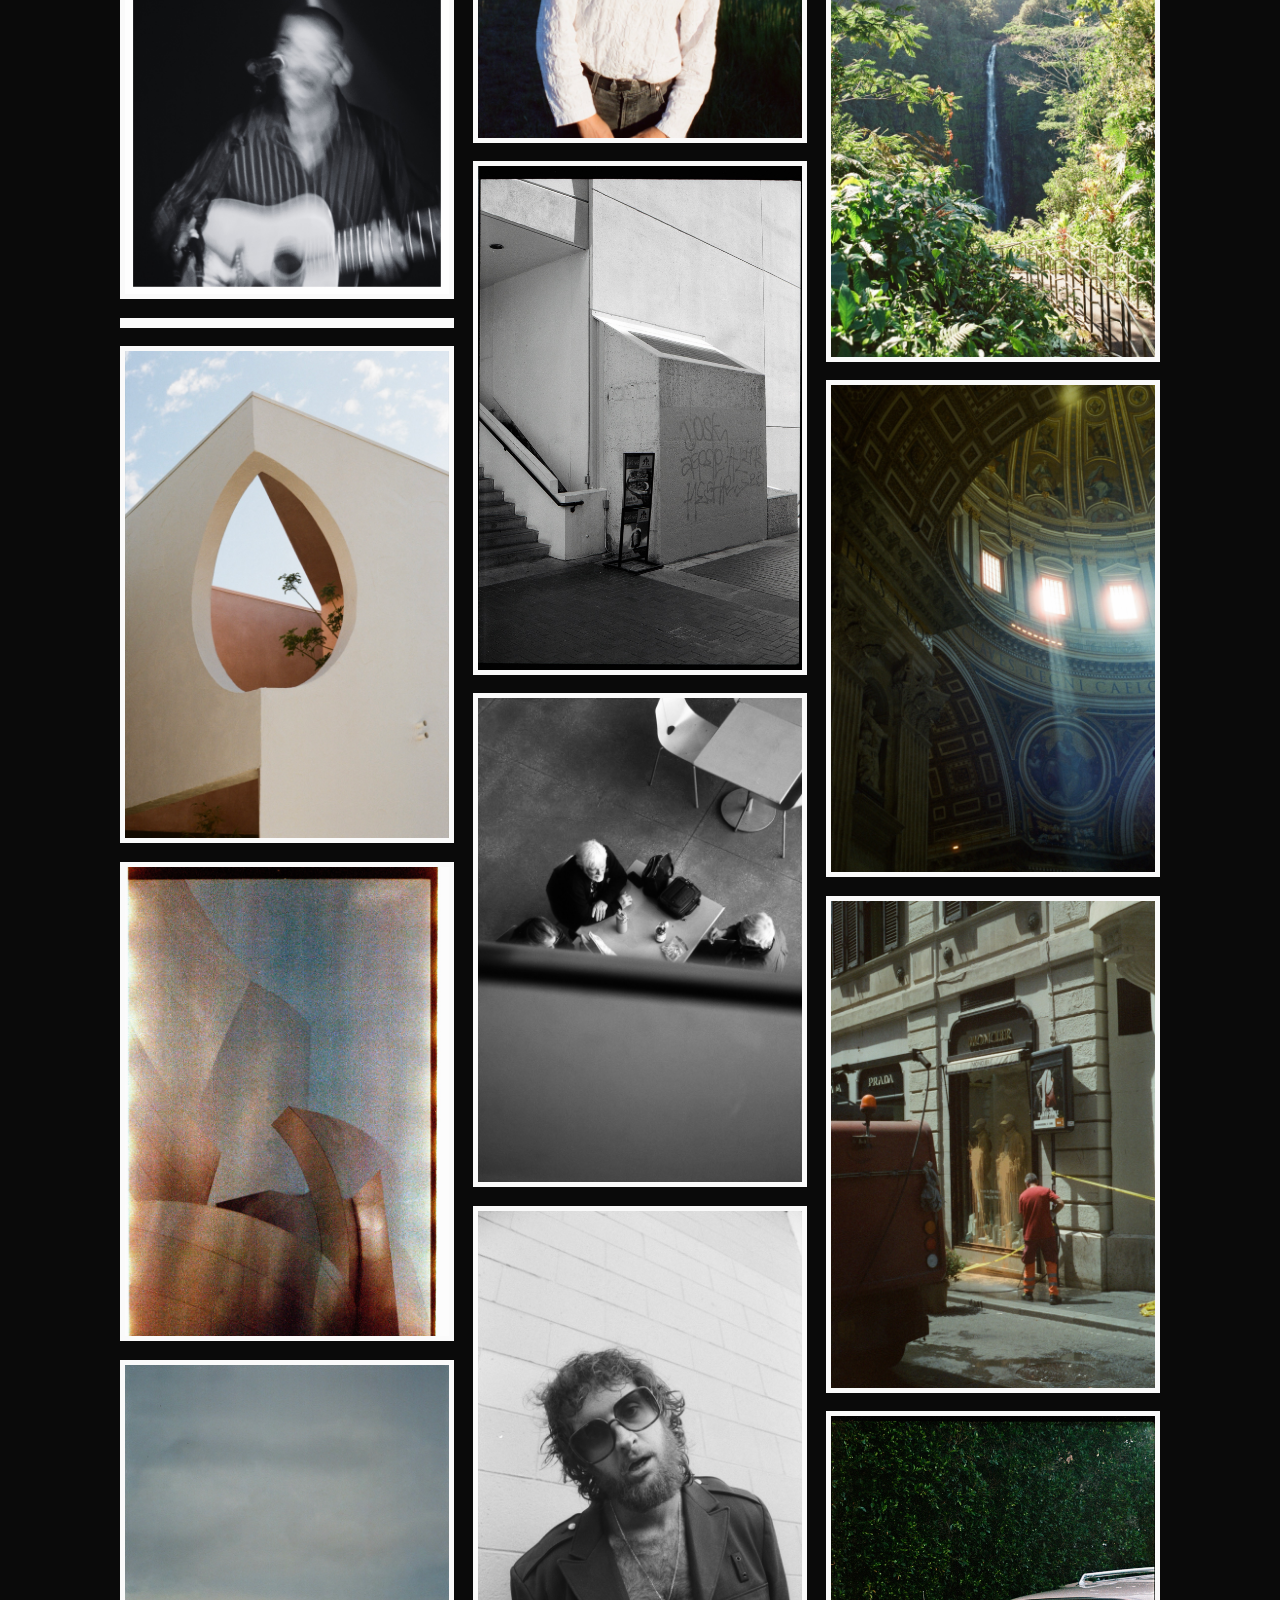
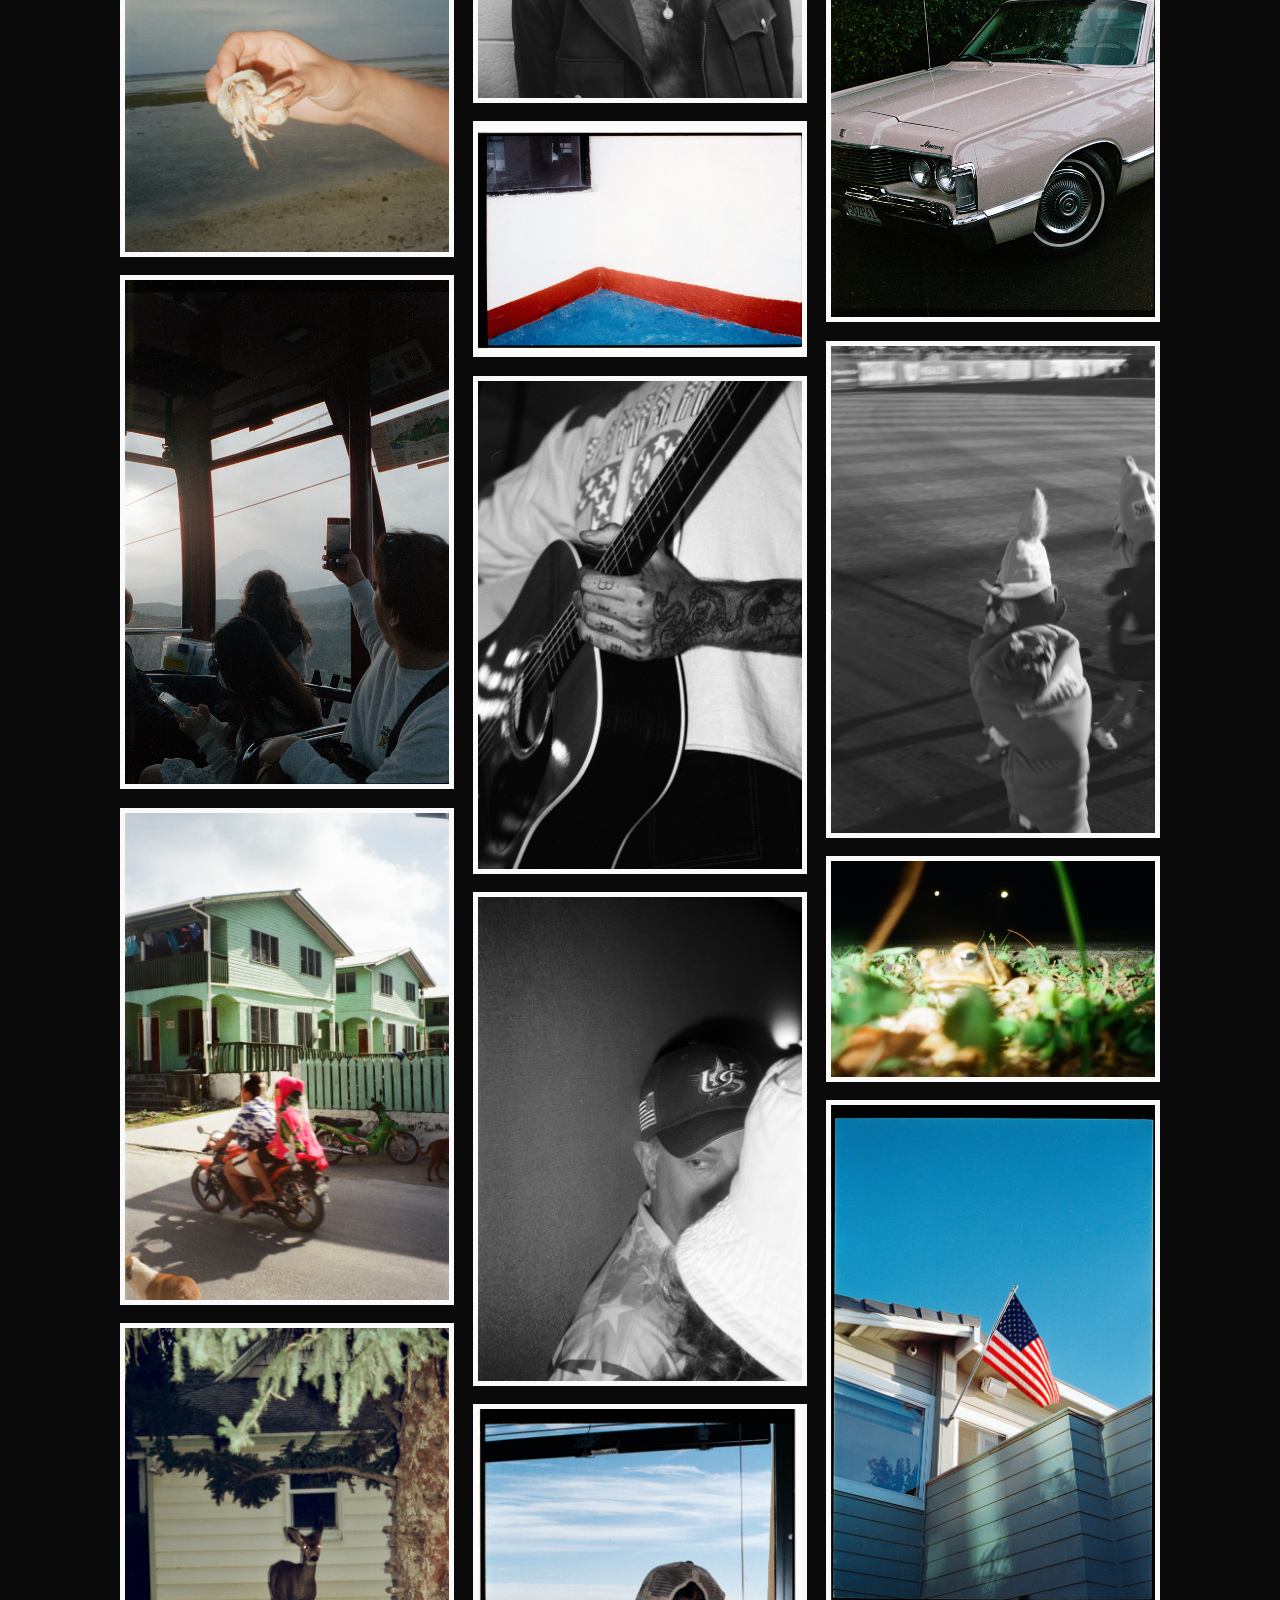
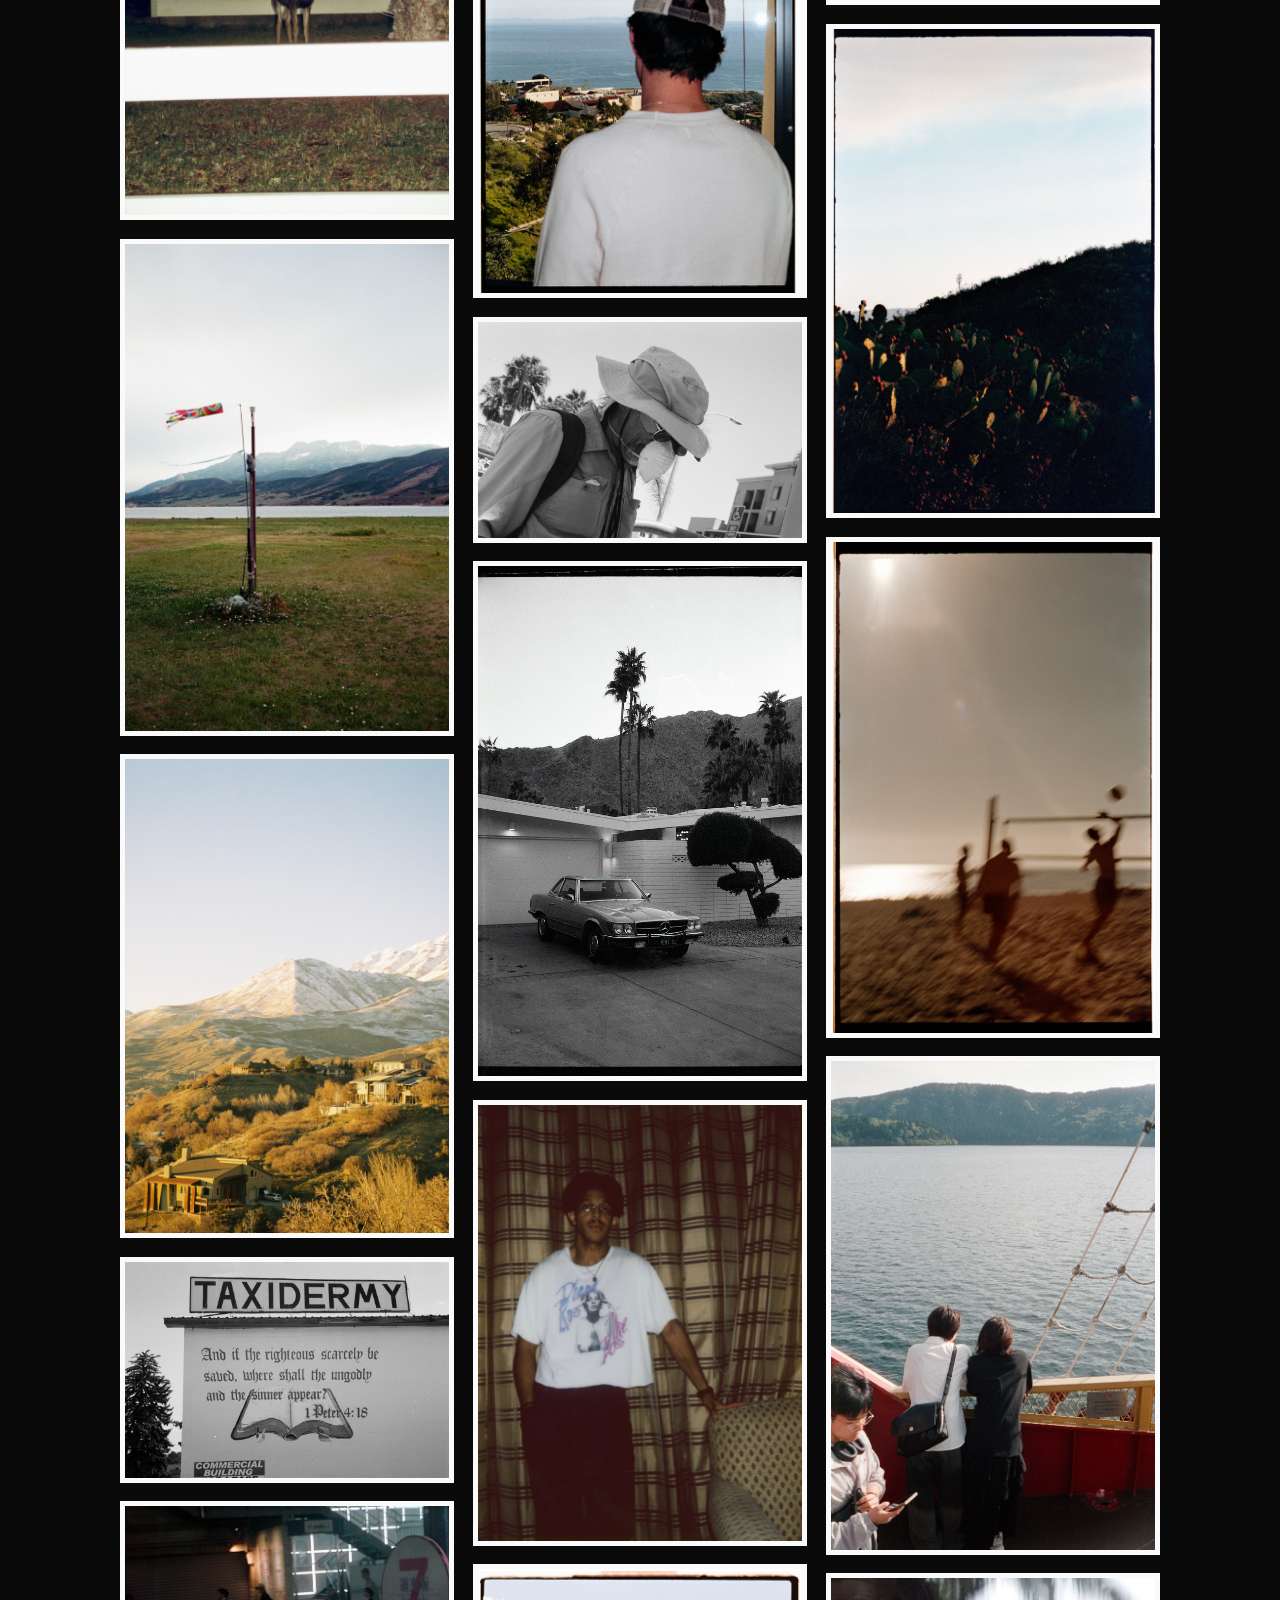
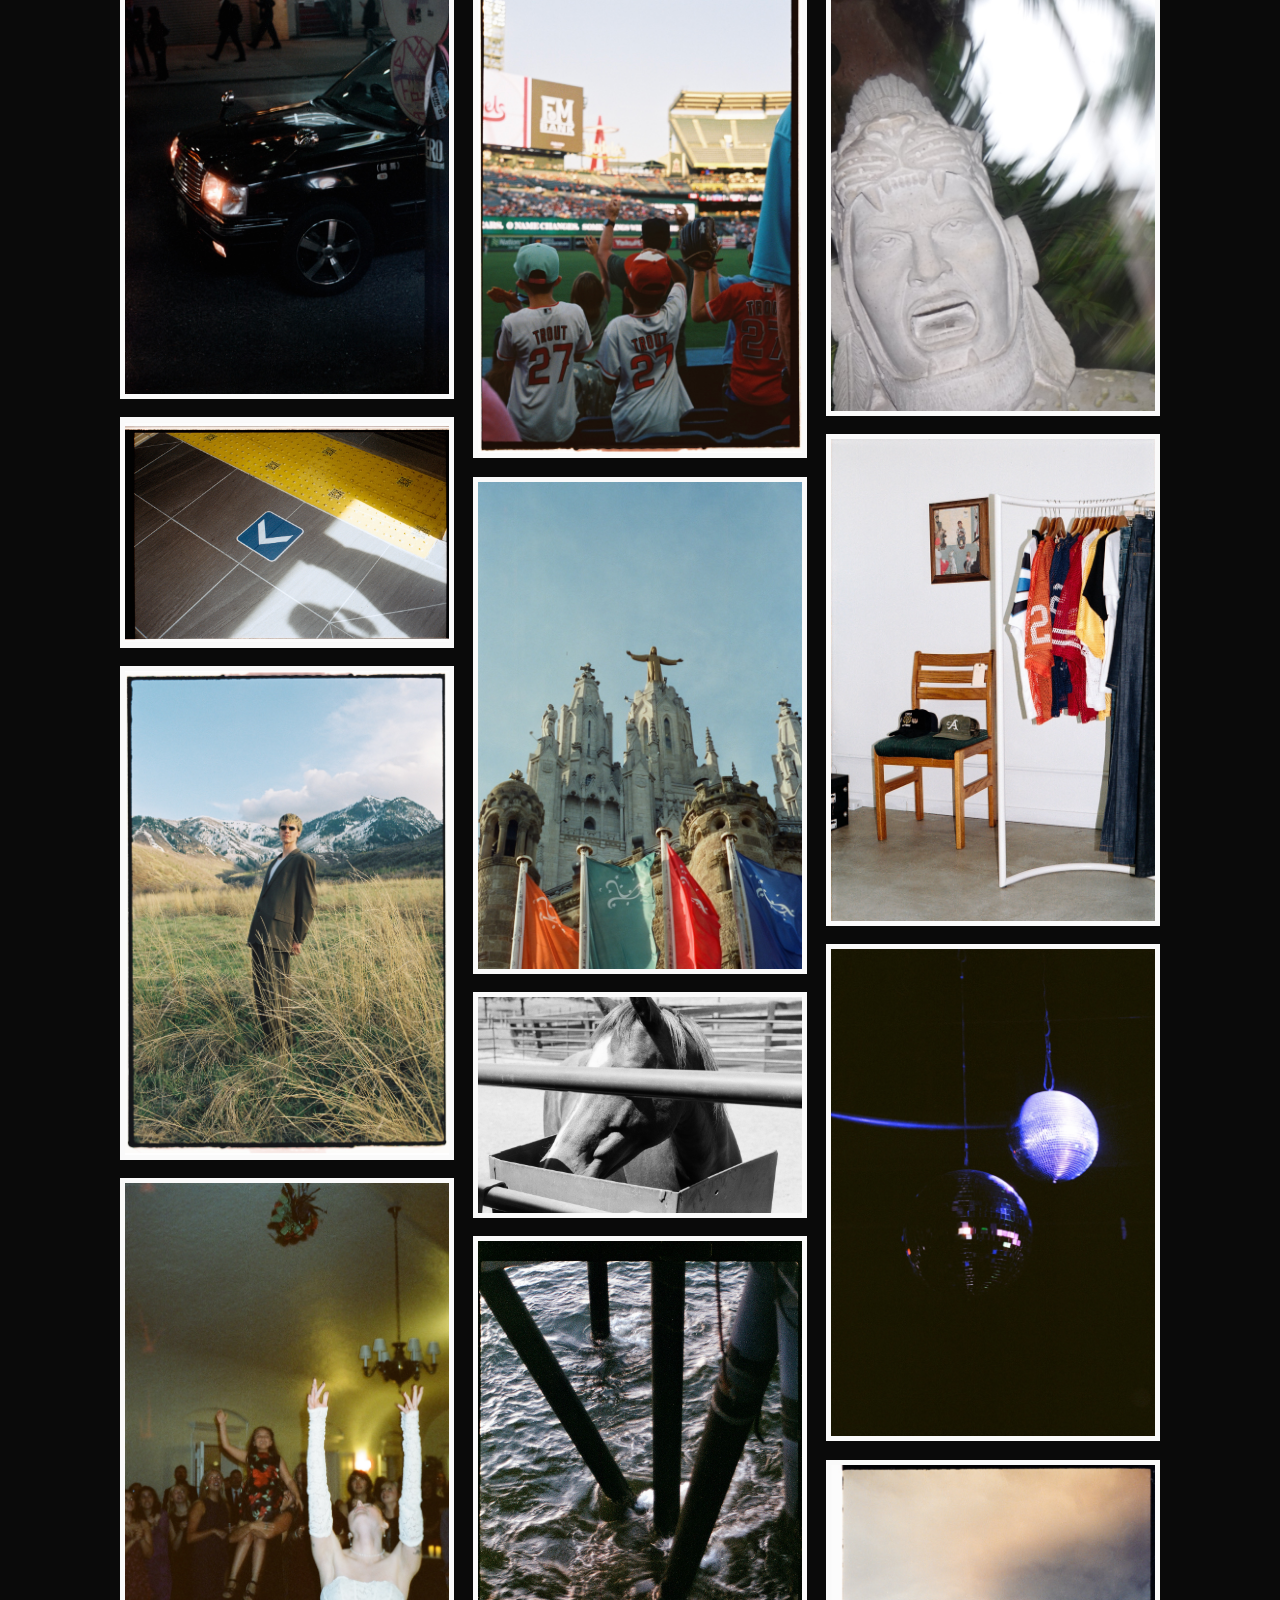
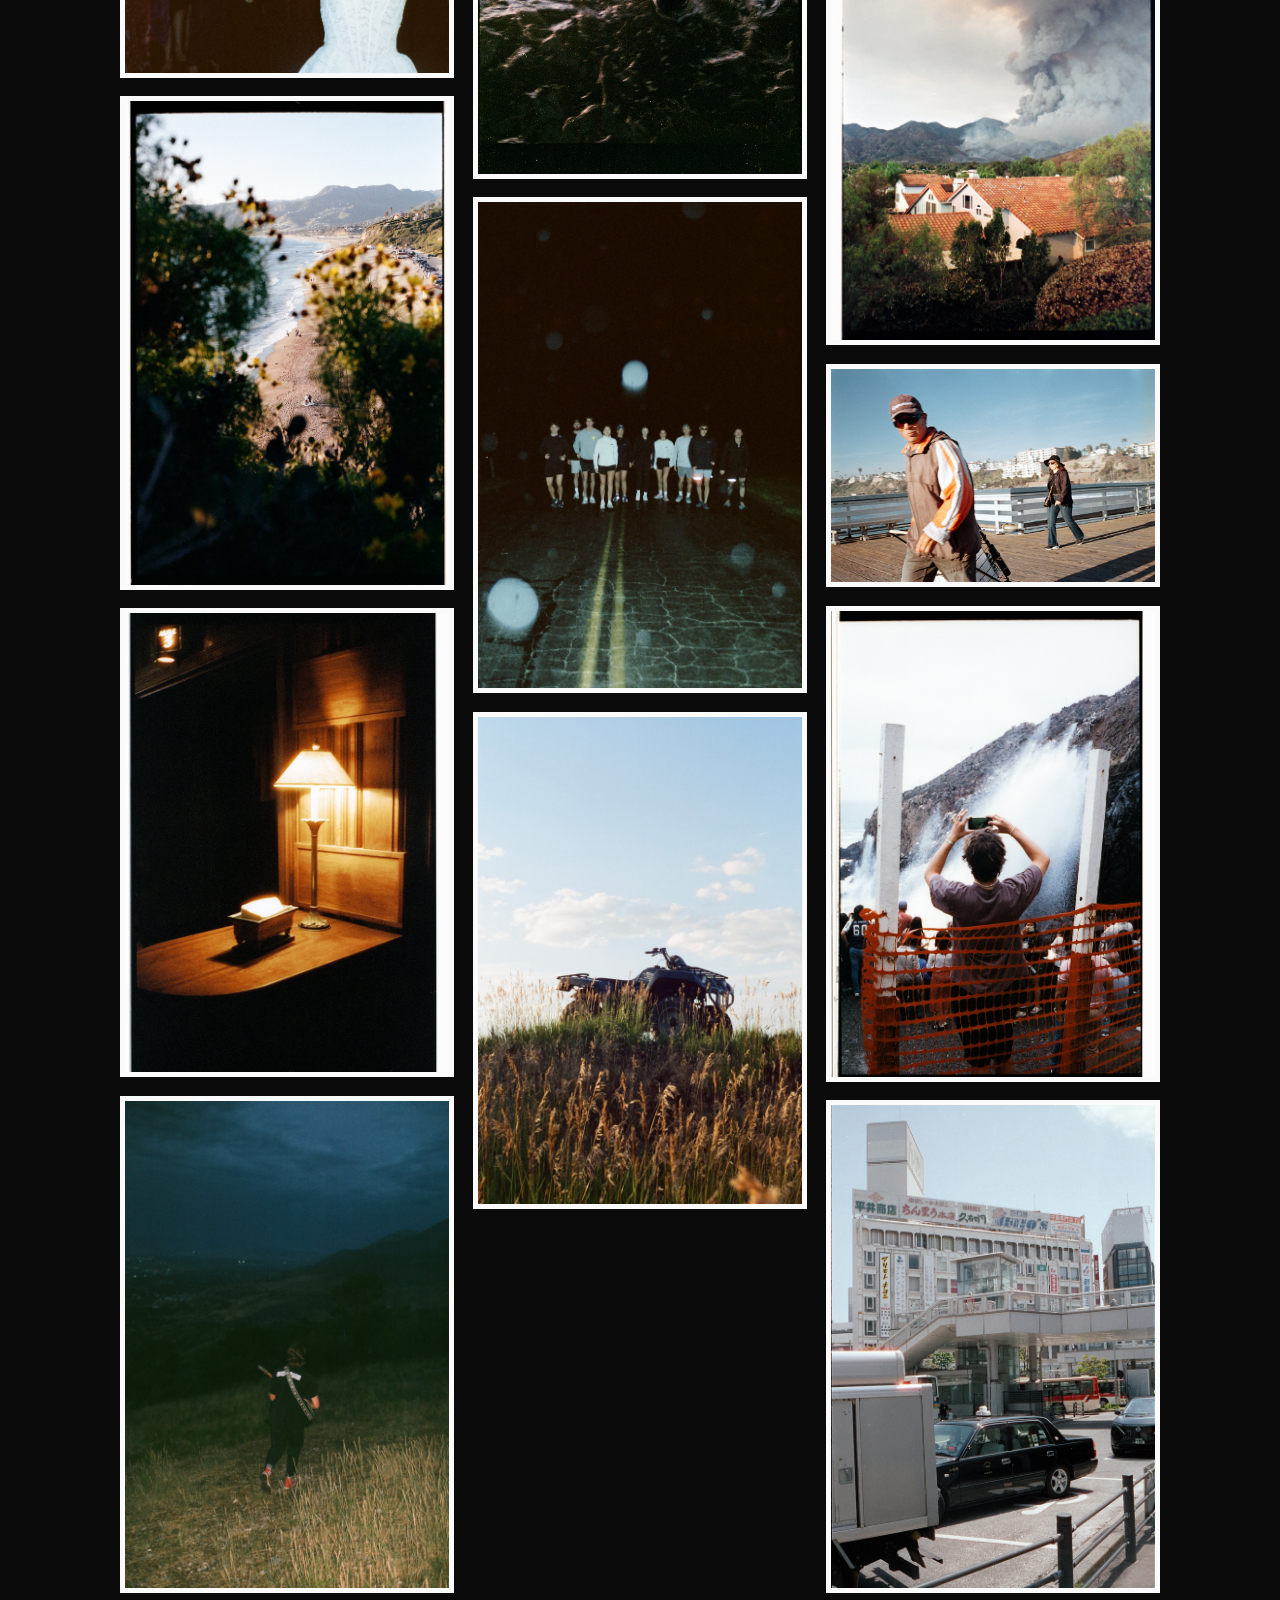
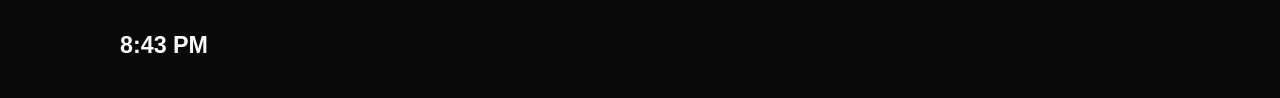
==== commit 22251d6f: "fixed broken stuff" ====
--- a/gallery.html
+++ b/gallery.html
@@ -17,7 +17,7 @@
                 <h4><a href="sketches.html">Sketches</a></h4>
             </div>
         </div>
-        <img id="logo" src="media/Homepage/fingerprint-logo.png" alt="fingerprint logo">
+        <img id="logo" src=".//media/Homepage/fingerprint-logo.png" alt="fingerprint logo">
         <h4><a href="mailto:jenglish_work@fastmail.com">Contact</a></h4>
     </div>
 
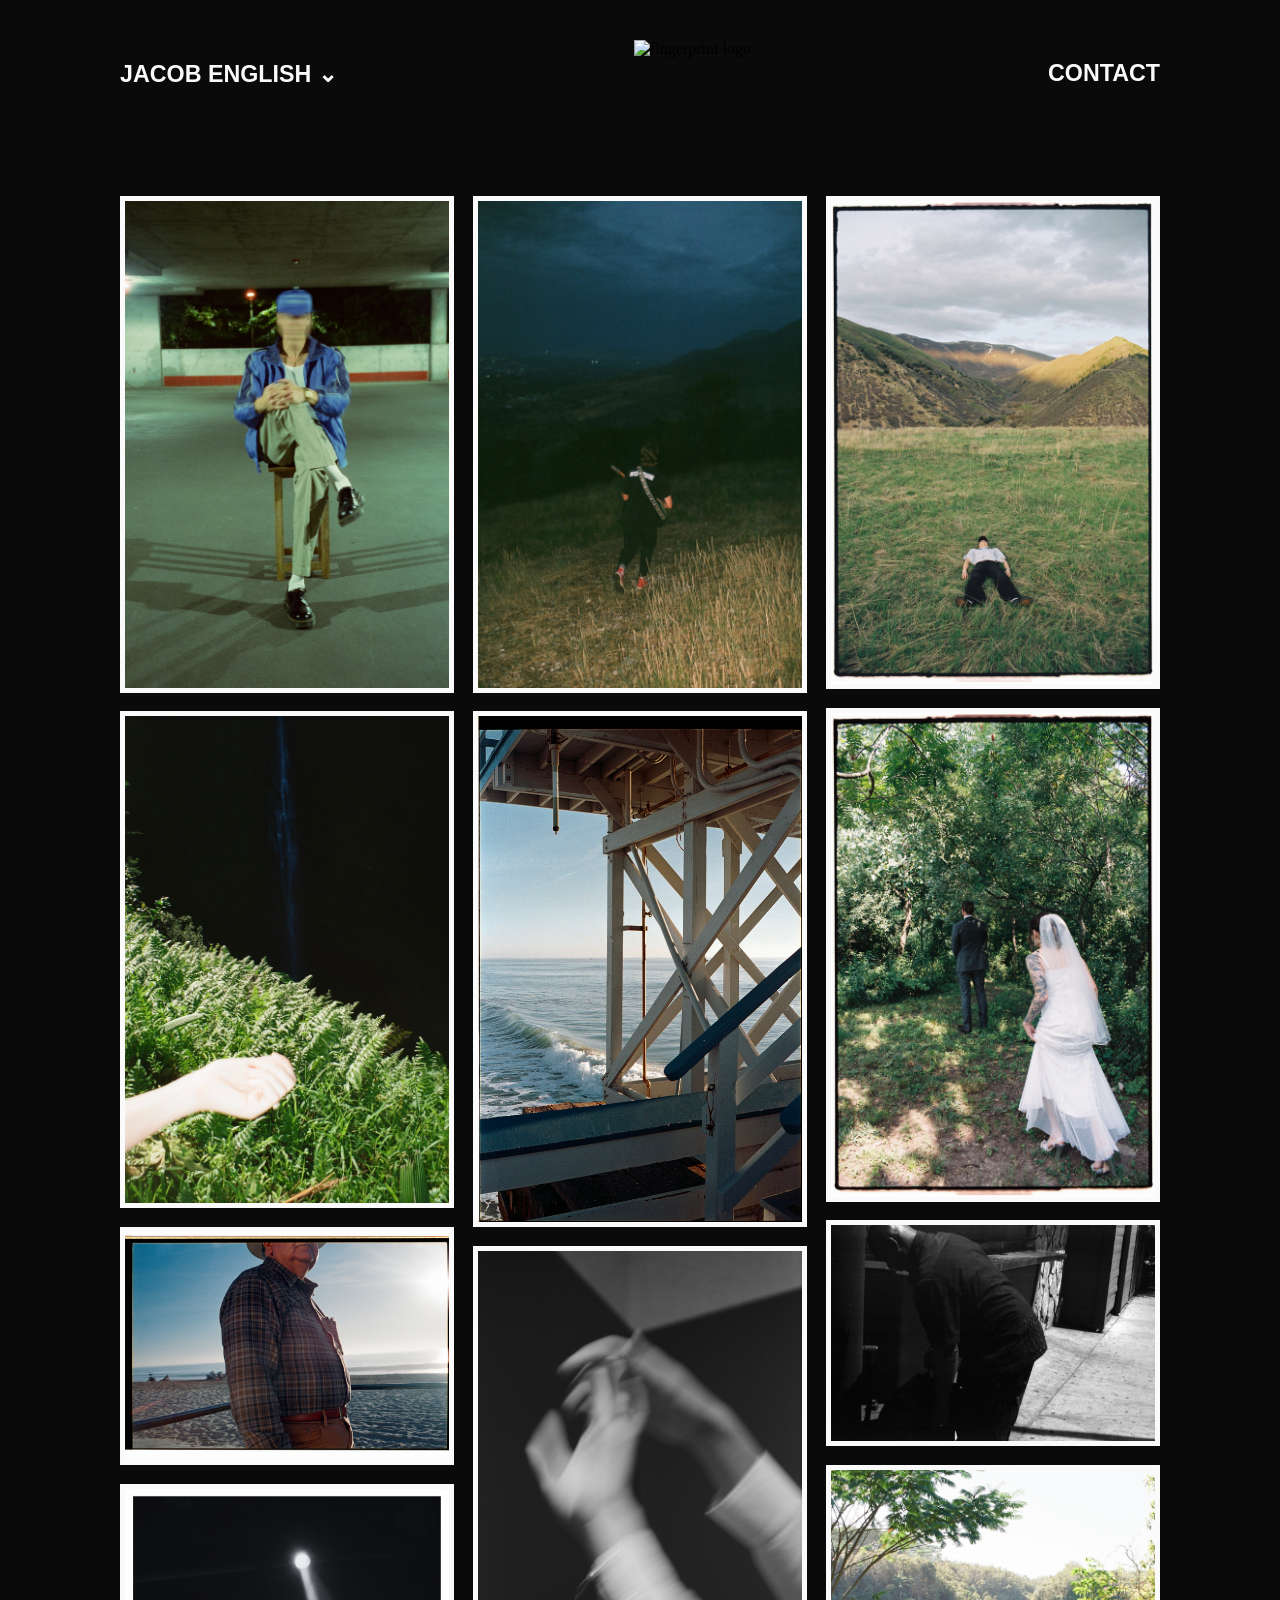
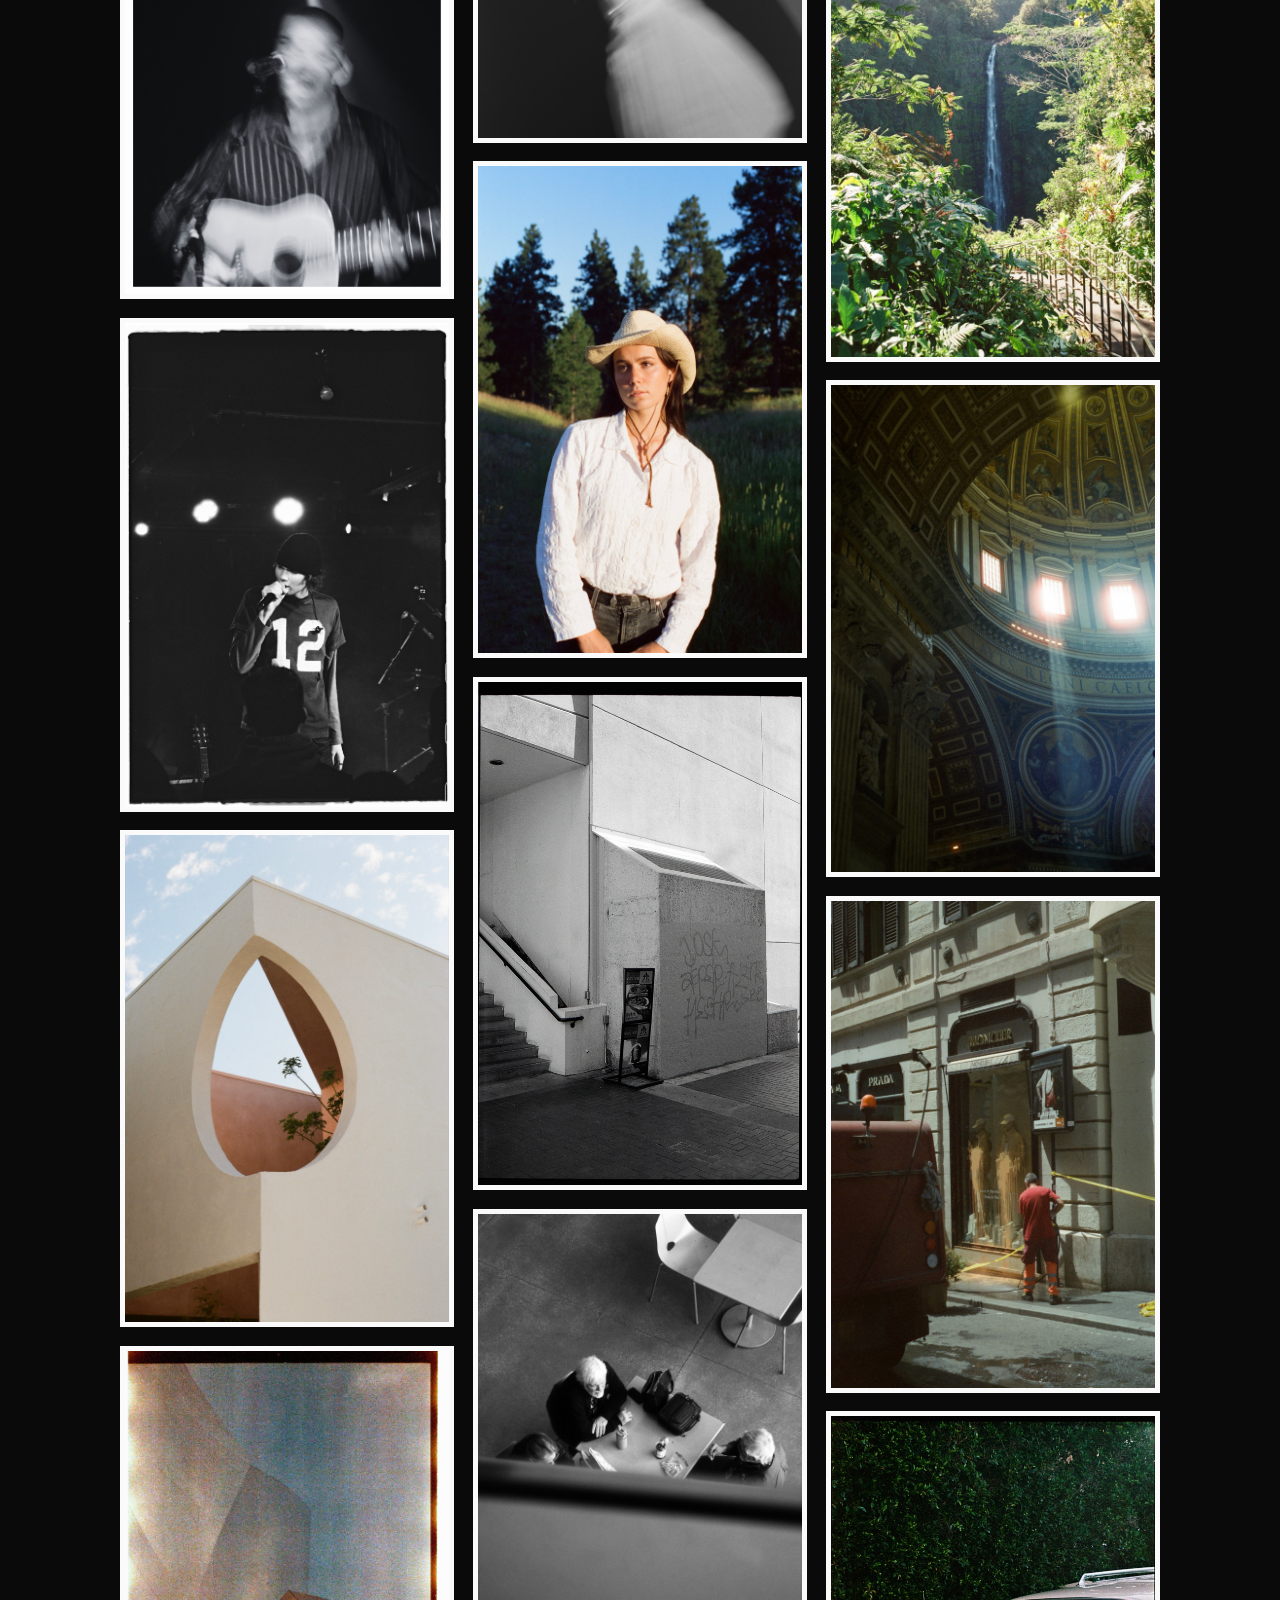
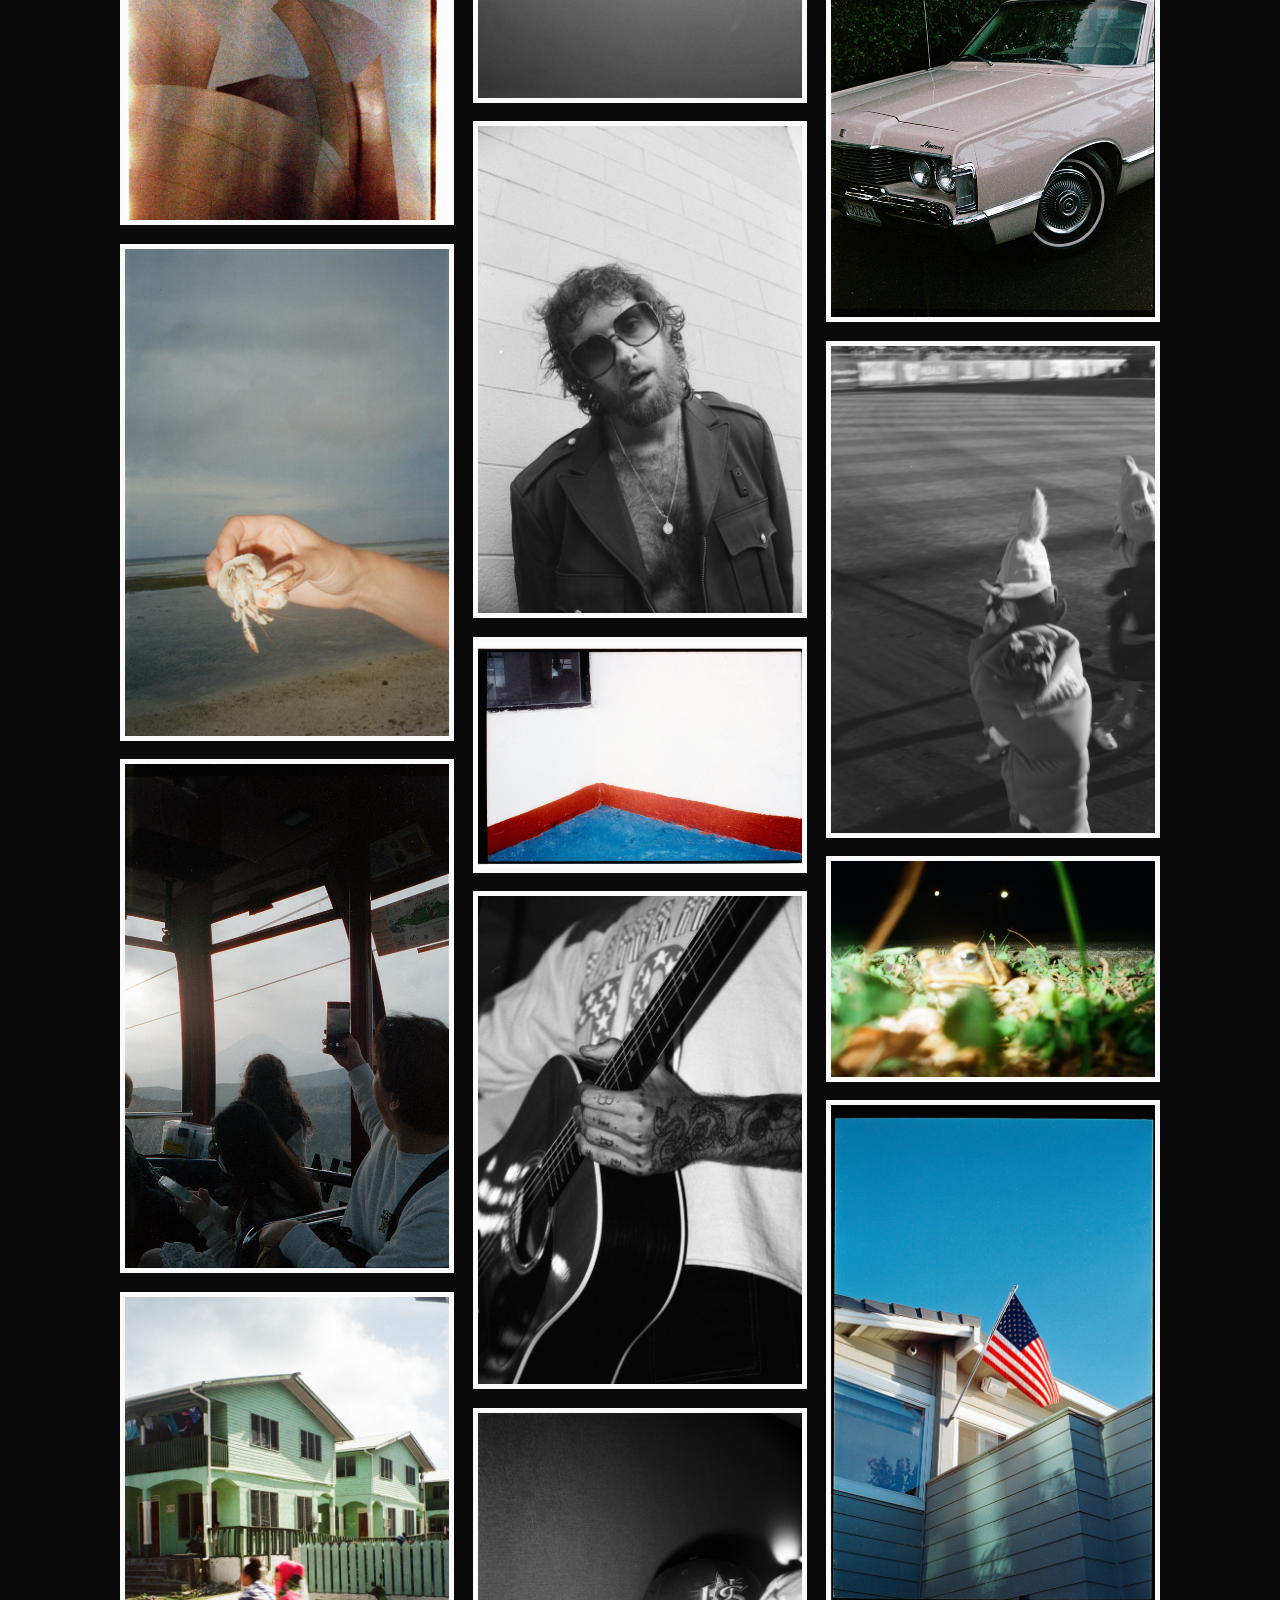
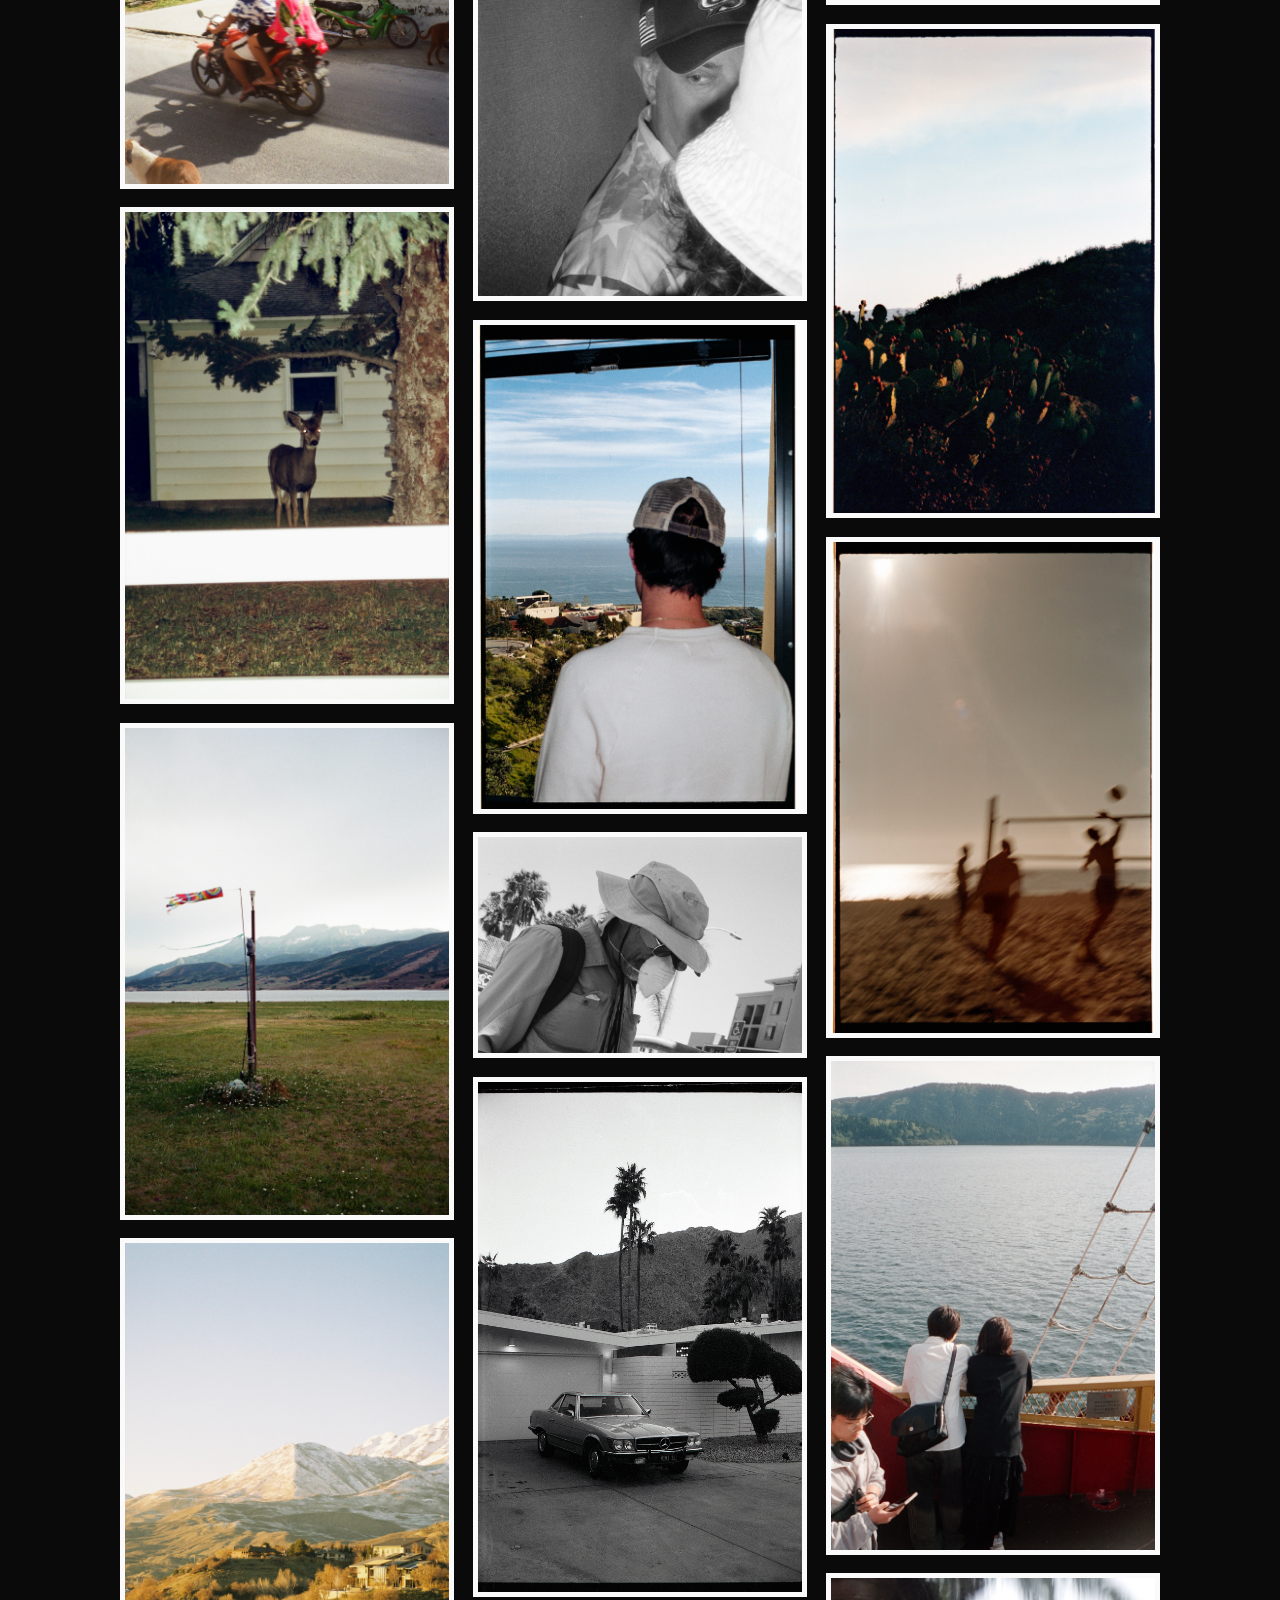
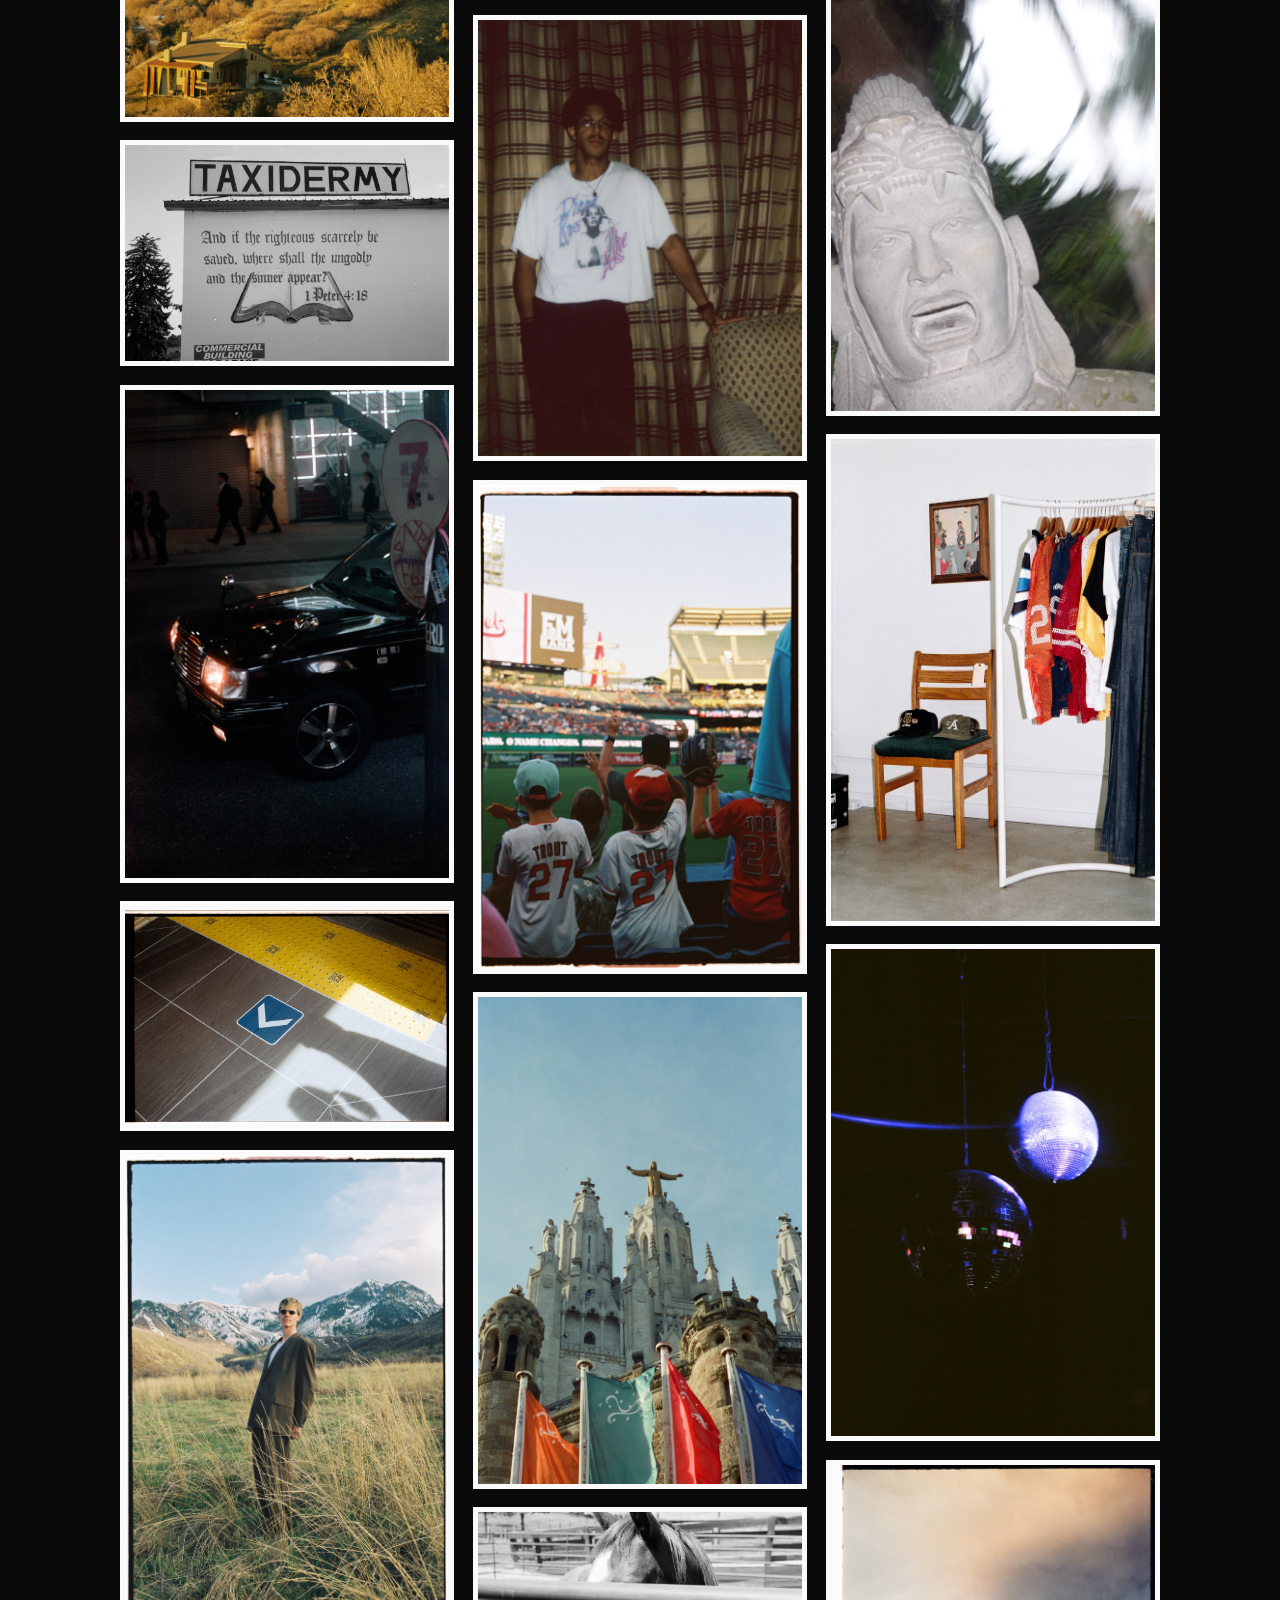
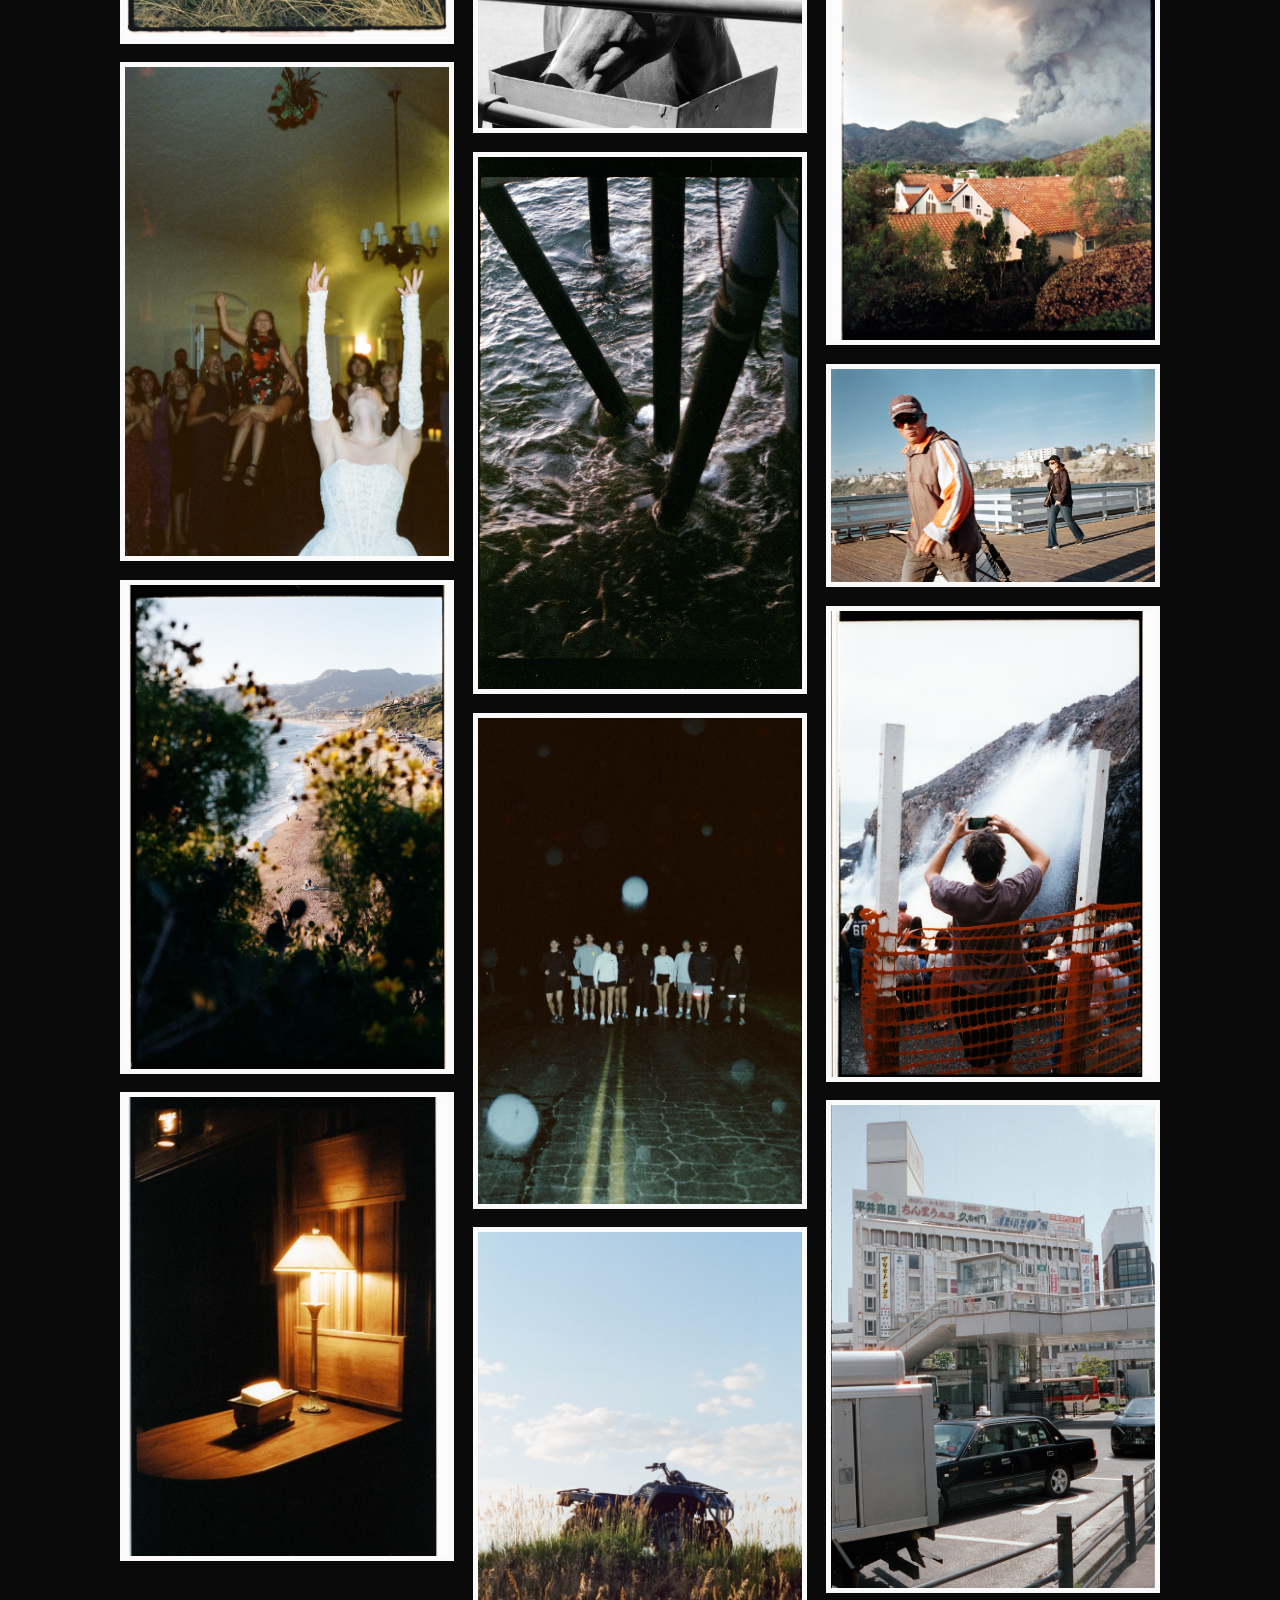
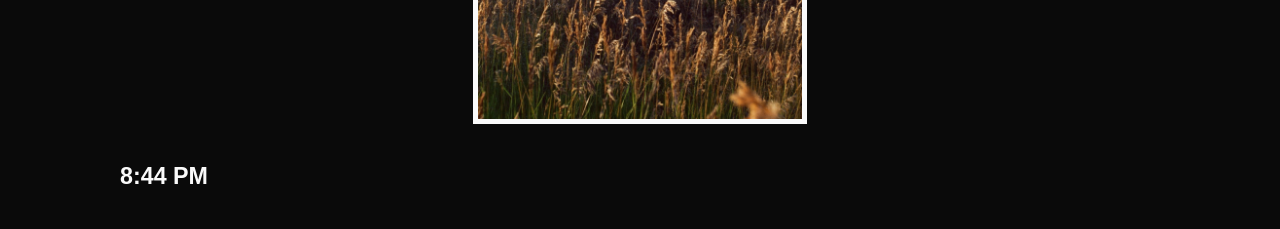
==== commit b0156ea0: "5" ====
--- a/gallery.html
+++ b/gallery.html
@@ -26,7 +26,7 @@
         <img class="gallery-image" src="./Media/Gallery/2.jpg" alt="">
         <img class="gallery-image" src="./Media/Gallery/3.jpg" alt="">
         <img class="gallery-image" src="./Media/Gallery/4.jpg" alt="">
-        <img class="gallery-image" src="./Media/Gallery/5.JPG" alt="">
+        <img class="gallery-image" src="./Media/Gallery/5.jpg" alt="">
         <img class="gallery-image" src="./Media/Gallery/6.jpg" alt="">
         <img class="gallery-image" src="./Media/Gallery/7.jpg" alt="">
         <img class="gallery-image" src="./Media/Gallery/8.jpg" alt="">
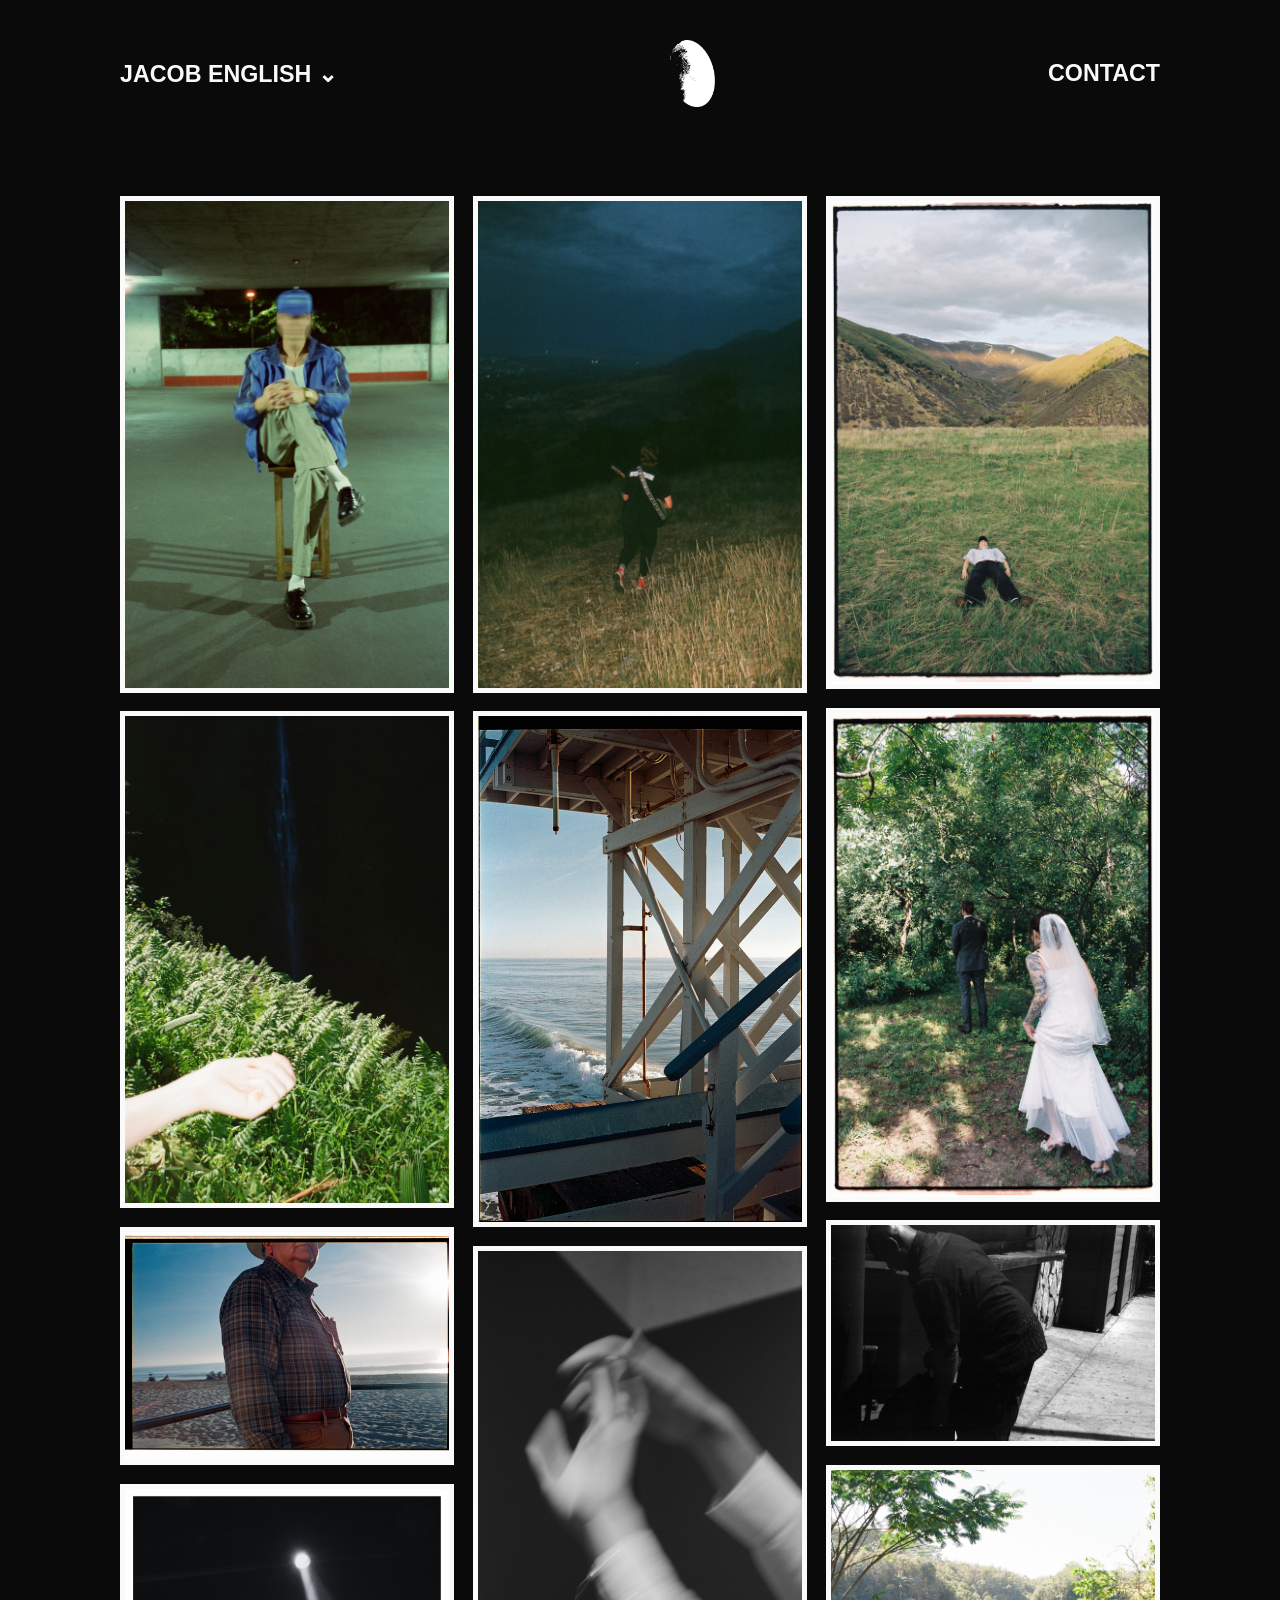
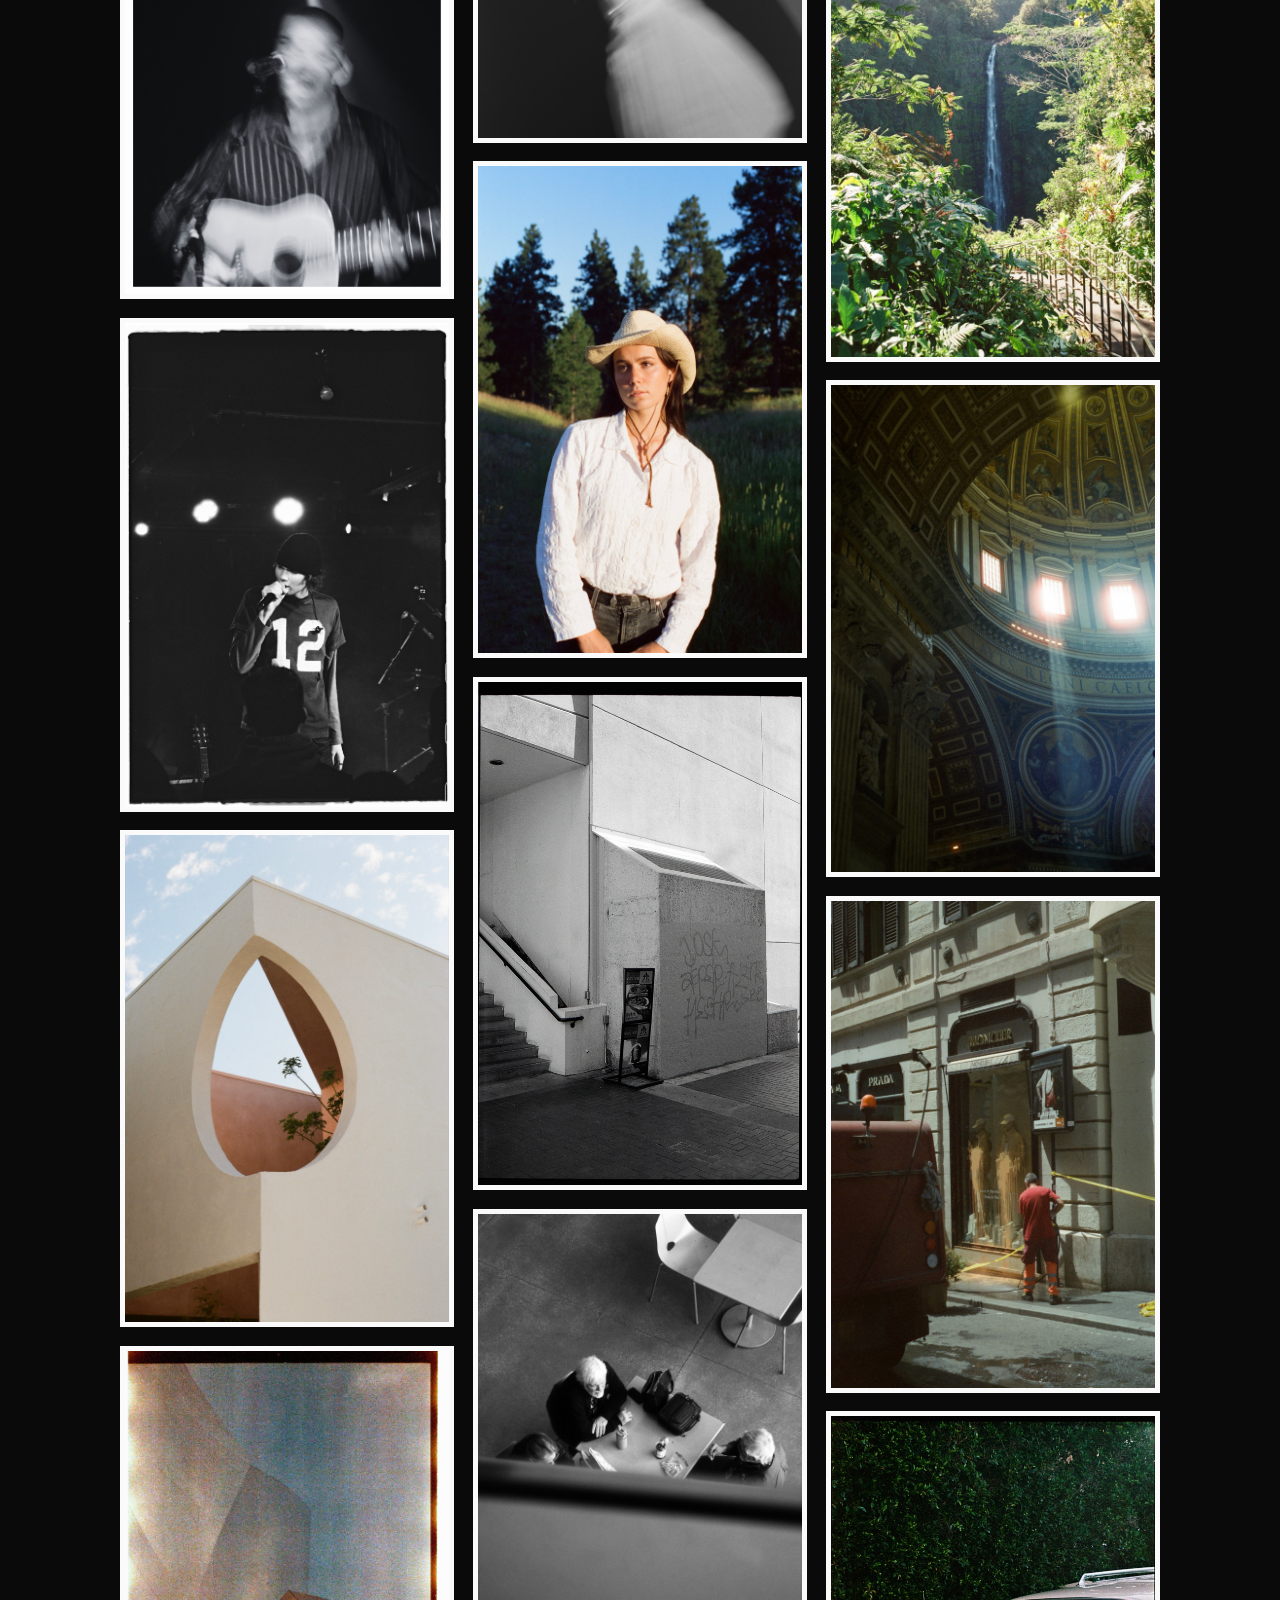
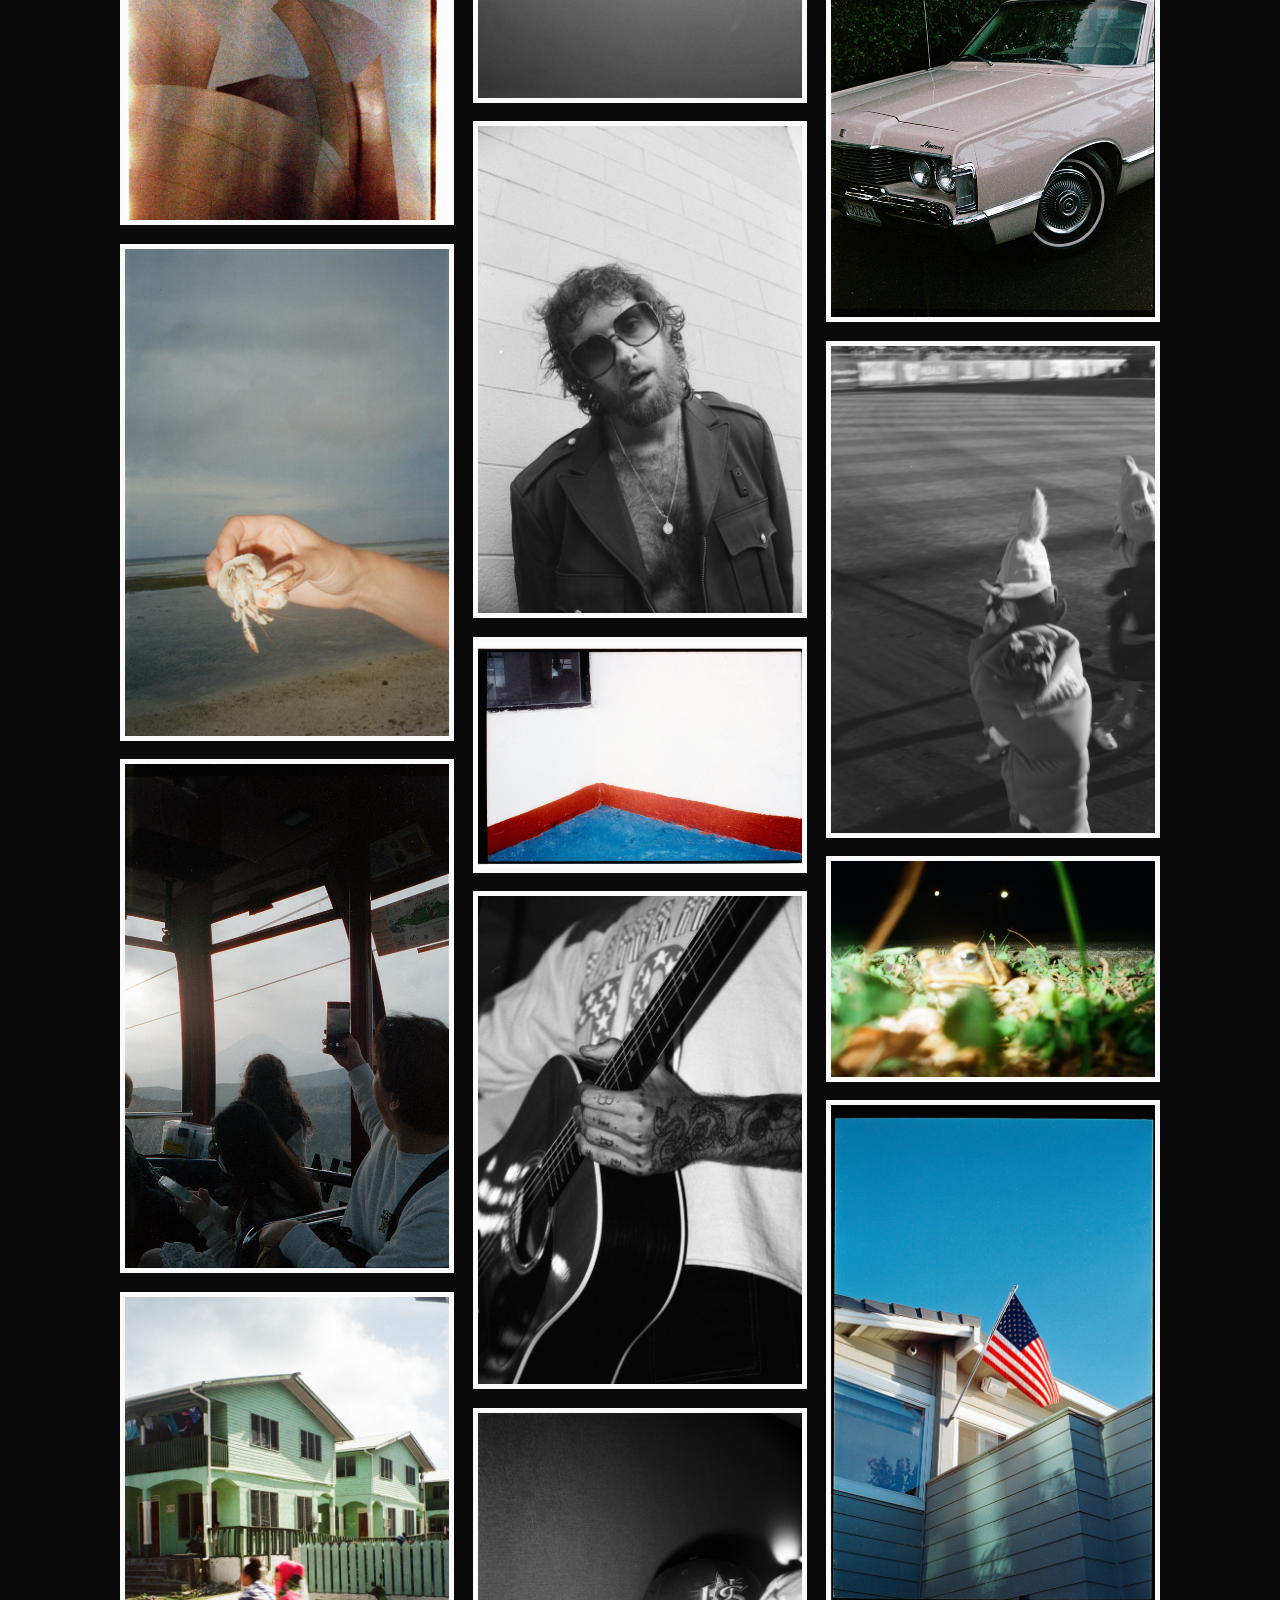
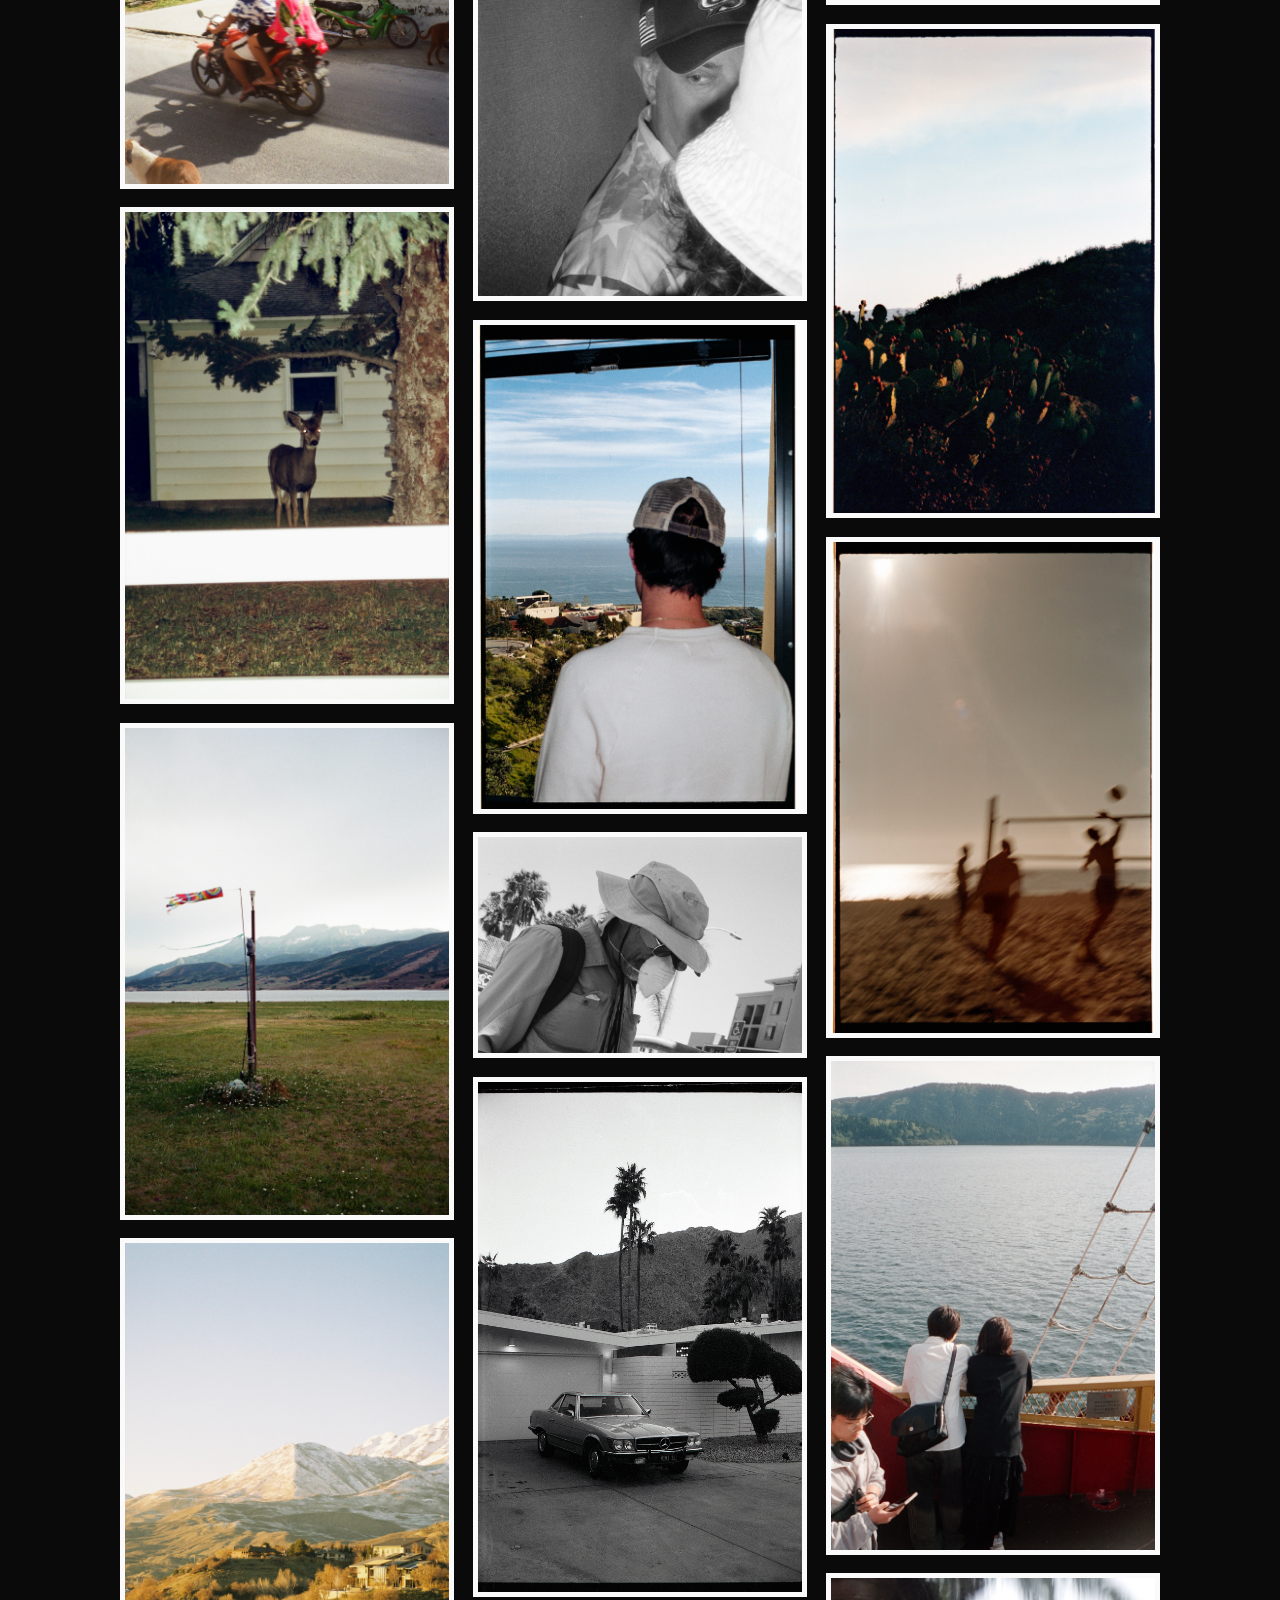
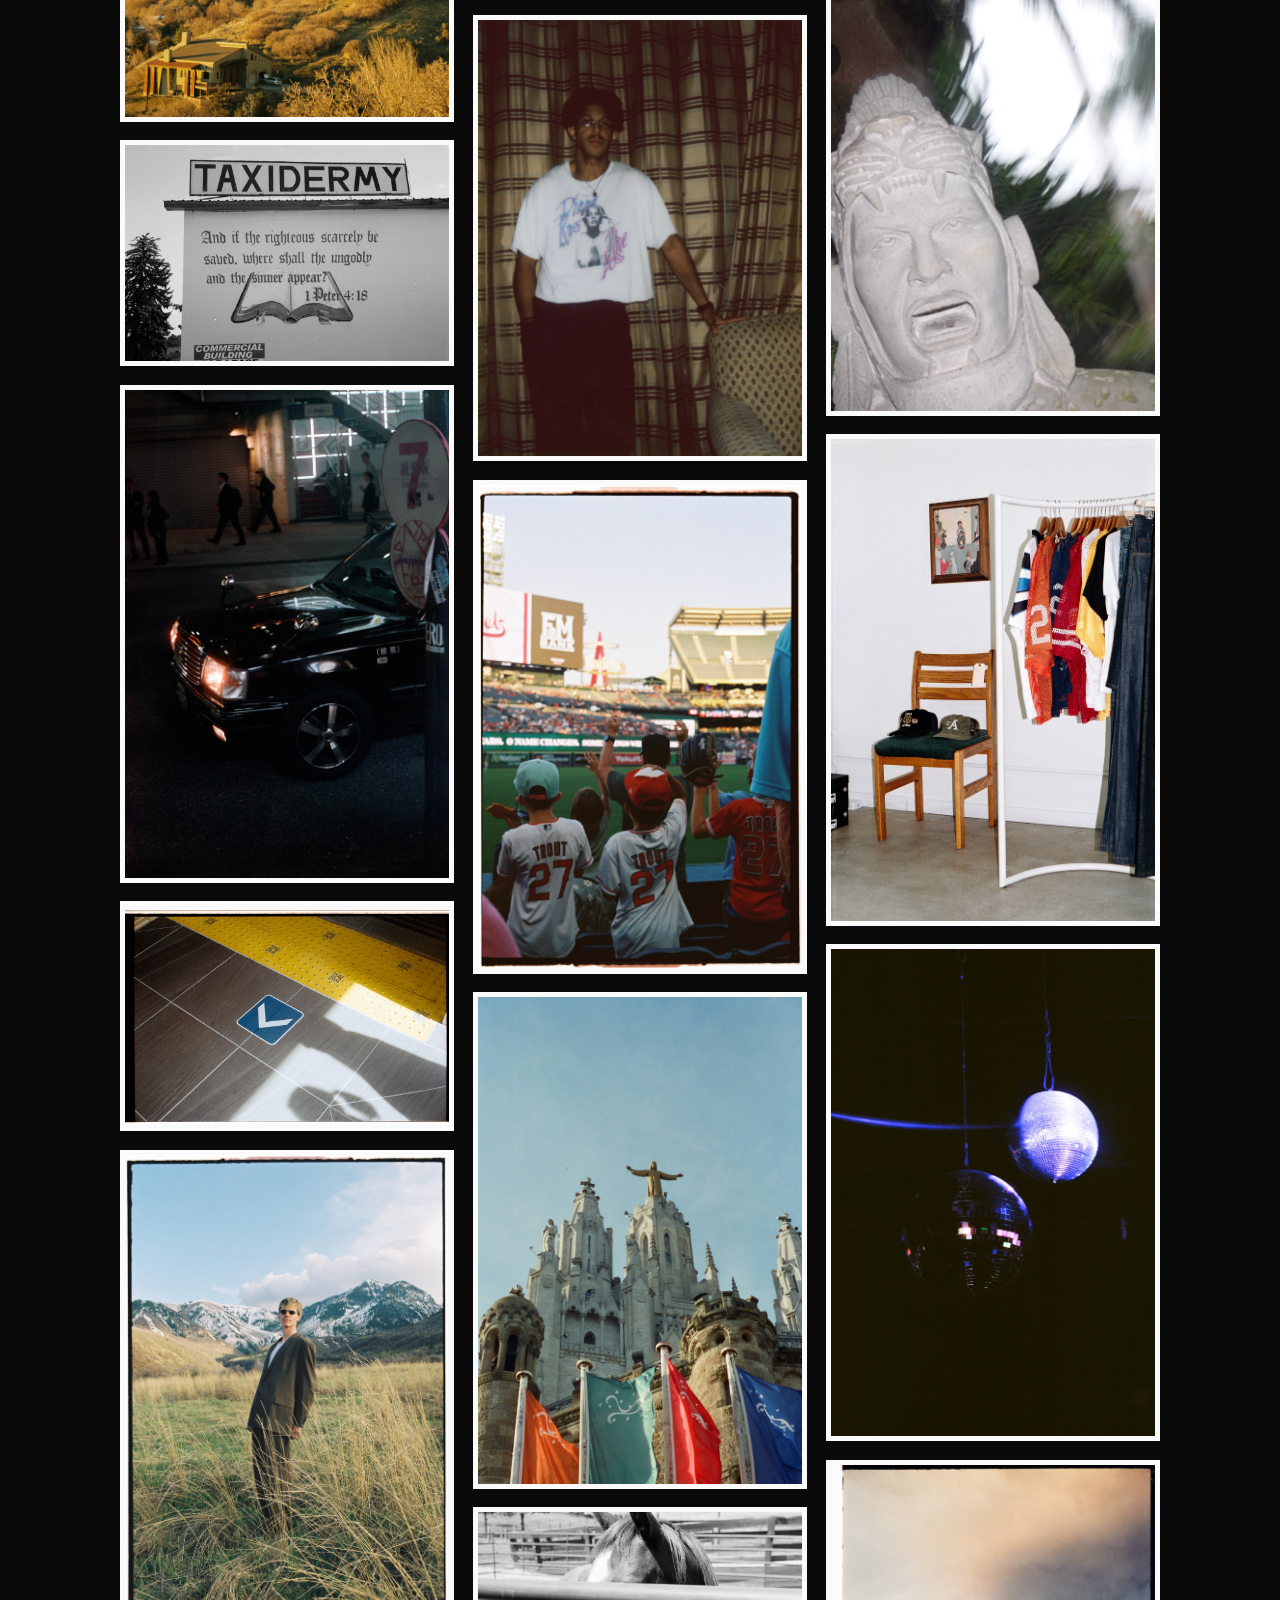
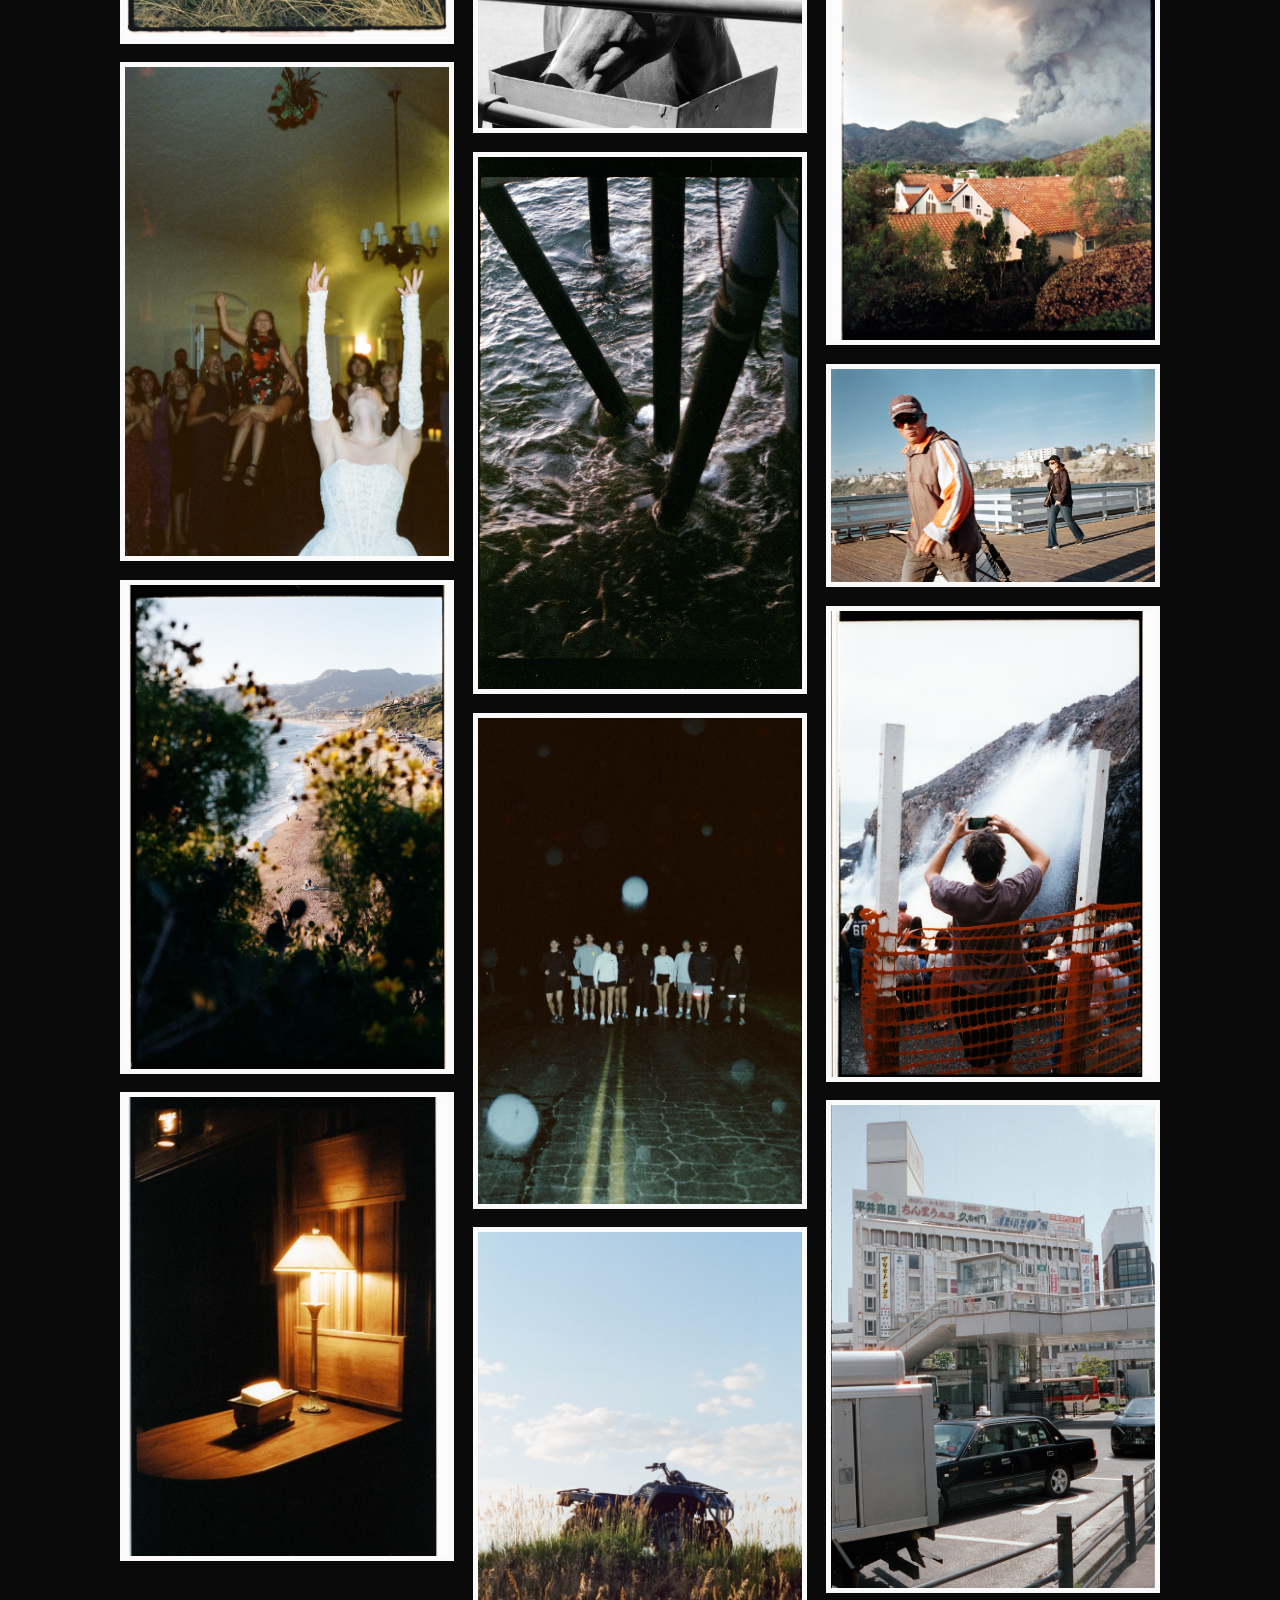
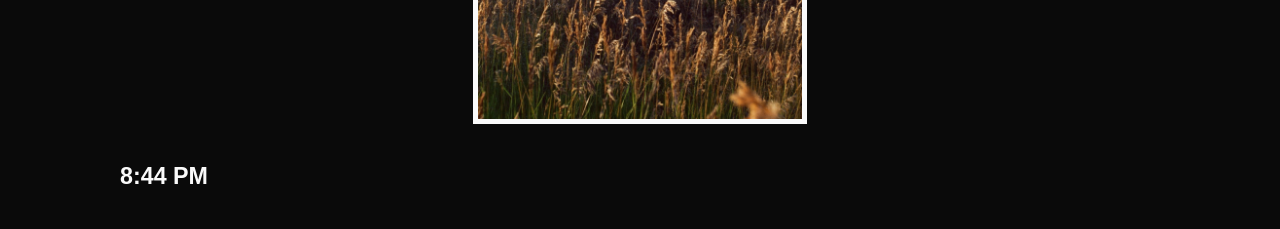
==== commit dbbbce74: "logo" ====
--- a/gallery.html
+++ b/gallery.html
@@ -17,7 +17,7 @@
                 <h4><a href="sketches.html">Sketches</a></h4>
             </div>
         </div>
-        <img id="logo" src=".//media/Homepage/fingerprint-logo.png" alt="fingerprint logo">
+        <img id="logo" src="./Media/Homepage/fingerprint-logo.png" alt="fingerprint logo">
         <h4><a href="mailto:jenglish_work@fastmail.com">Contact</a></h4>
     </div>
 
